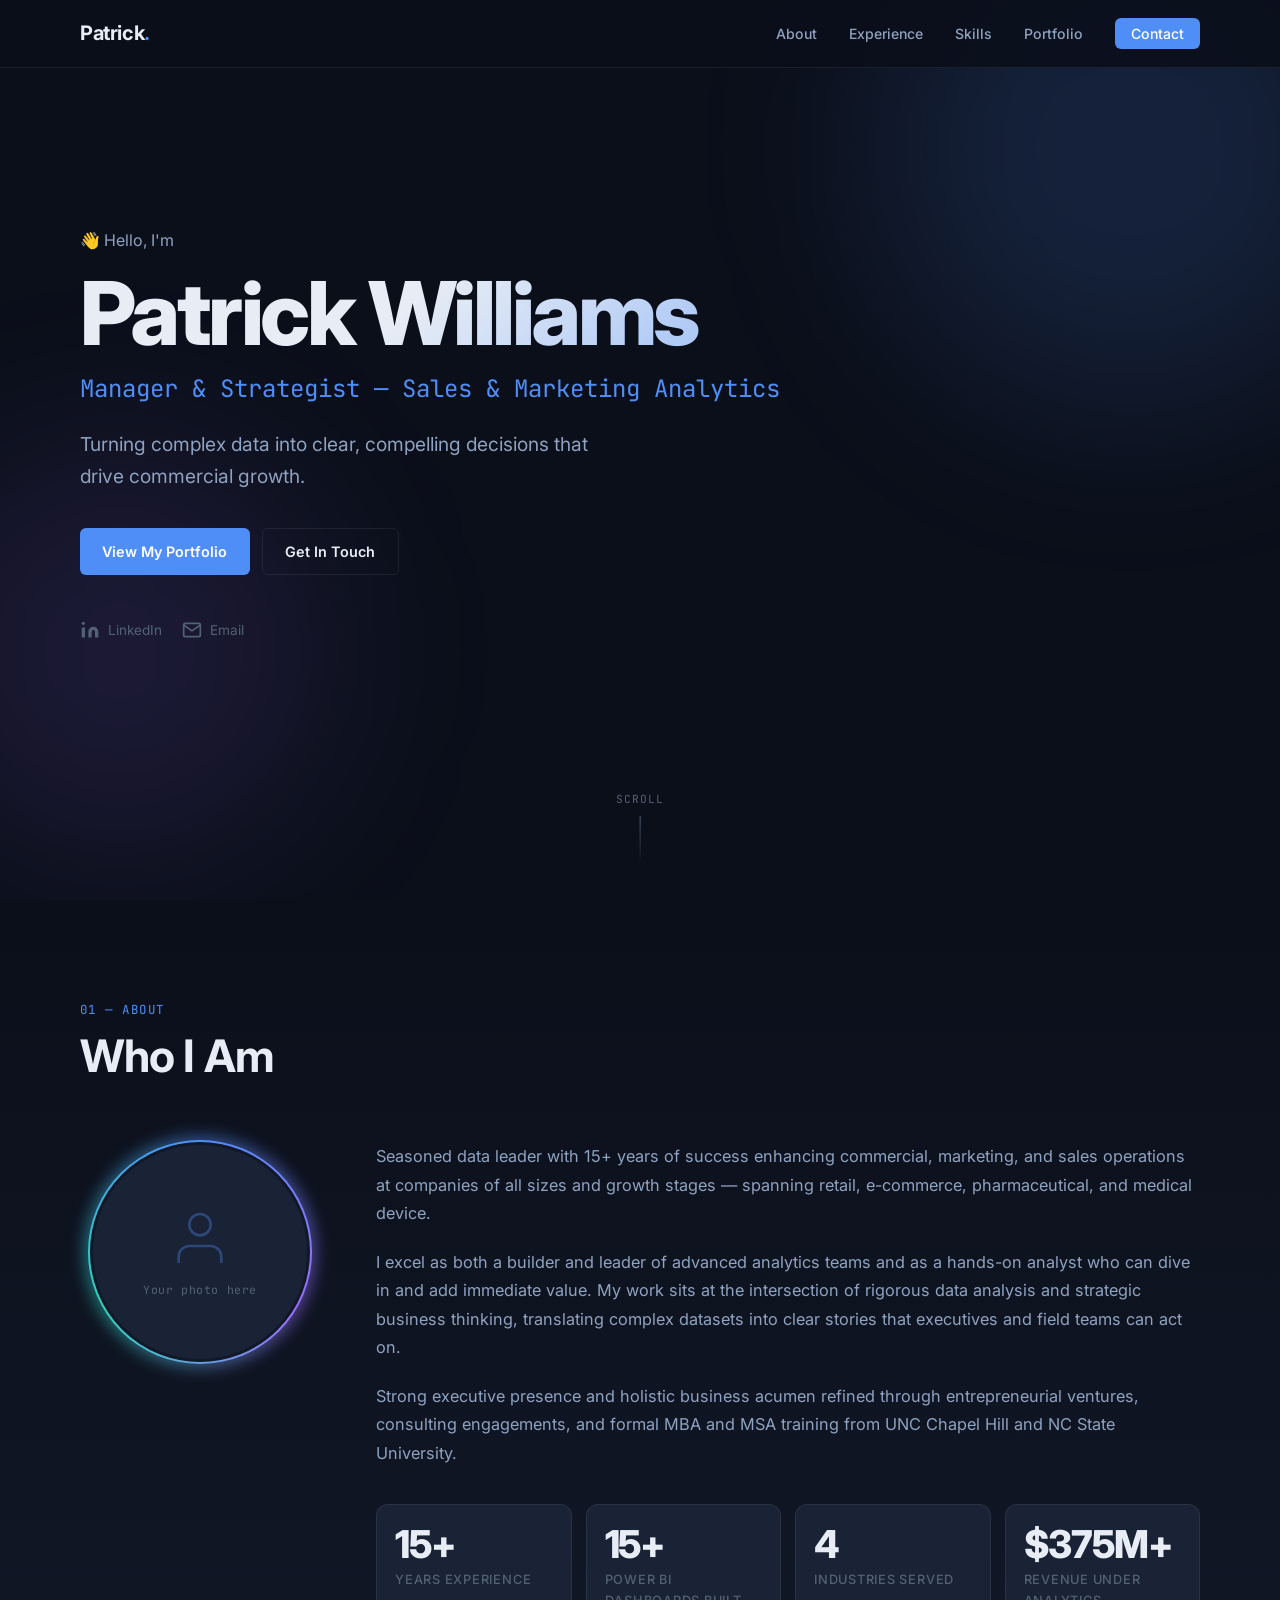
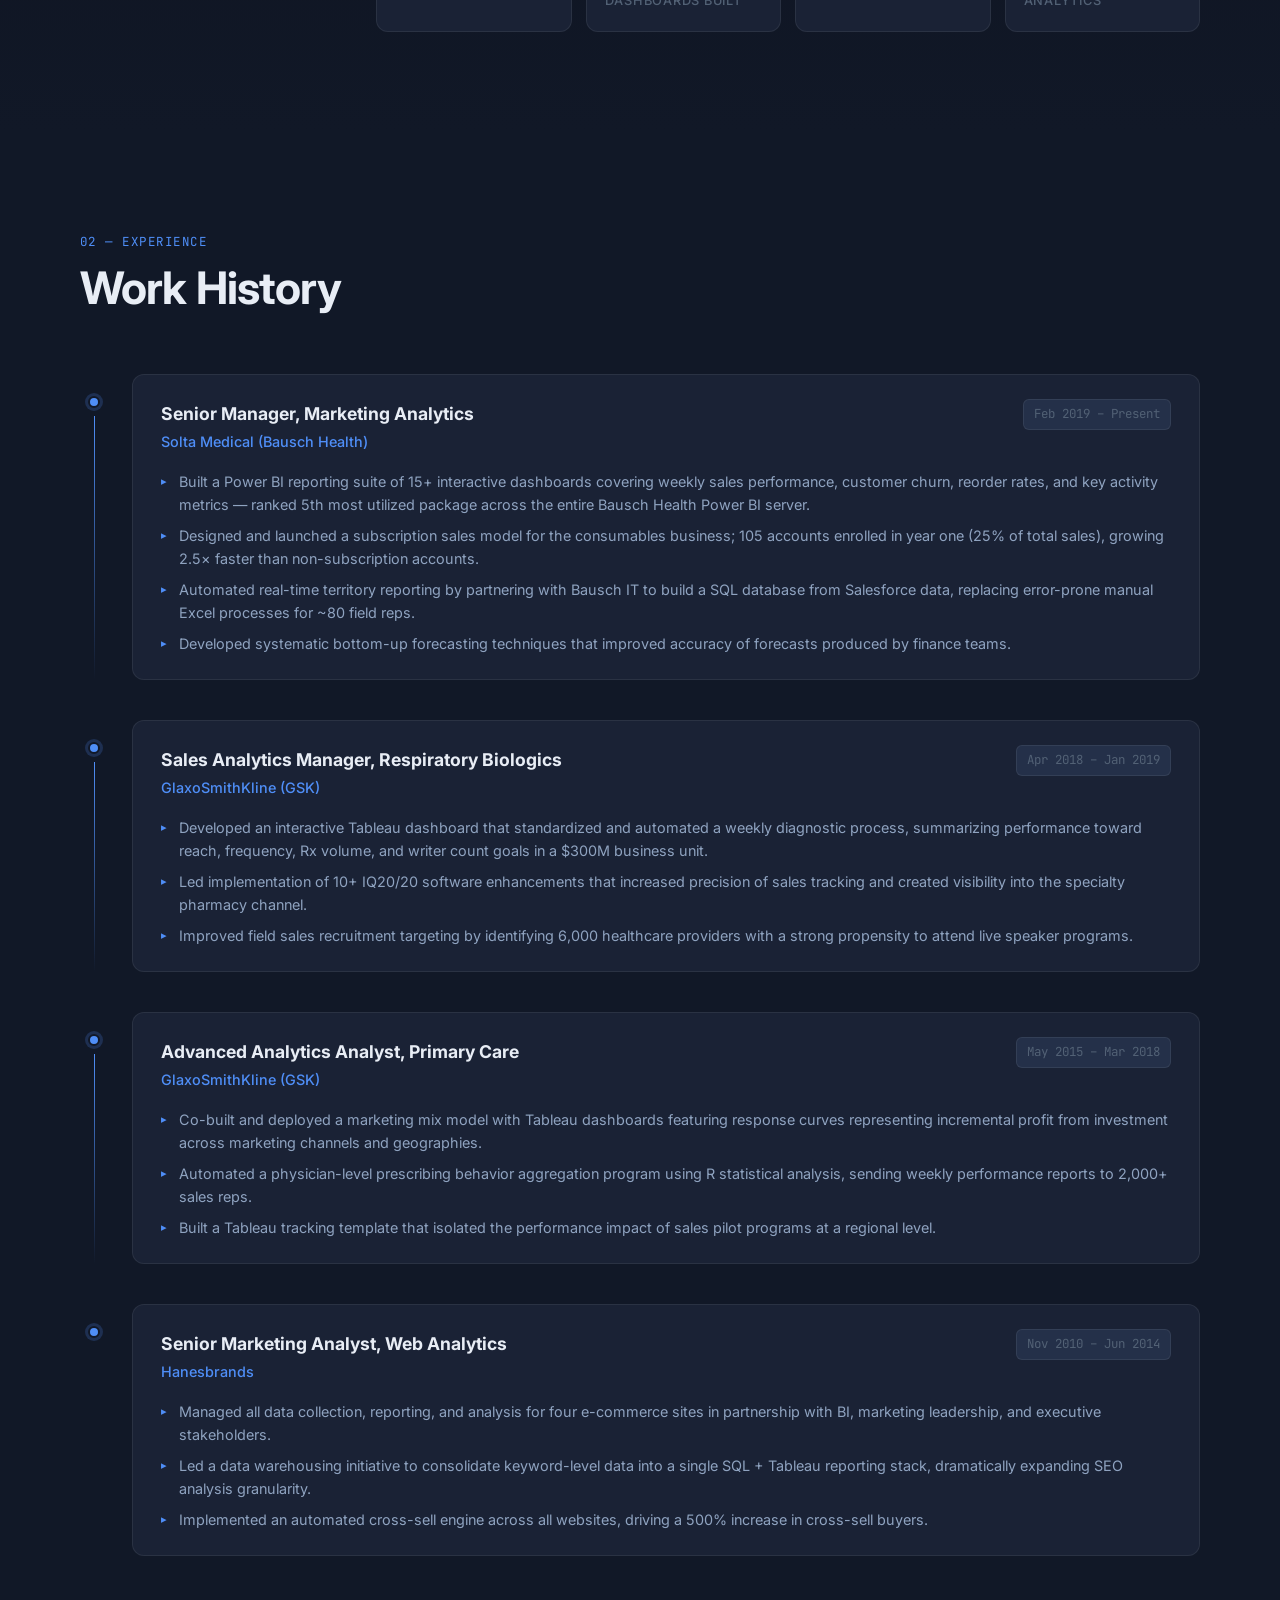
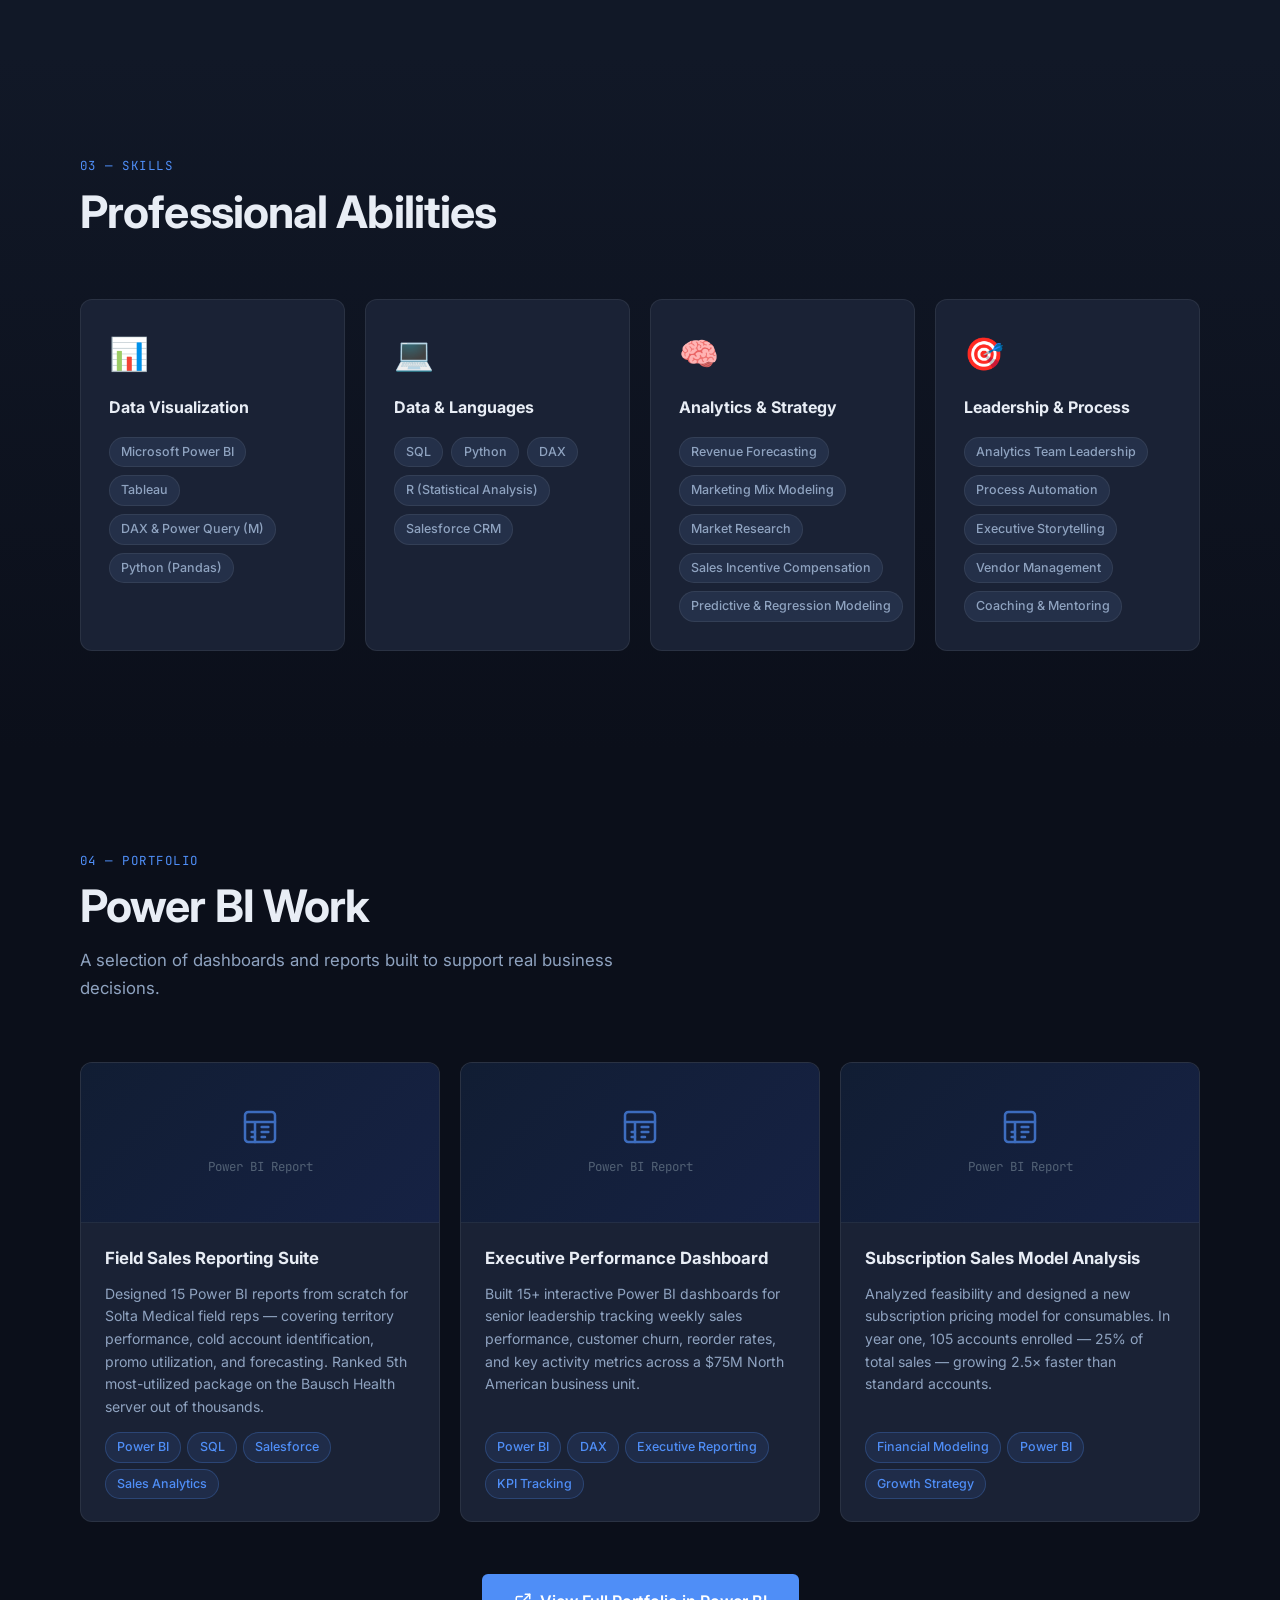
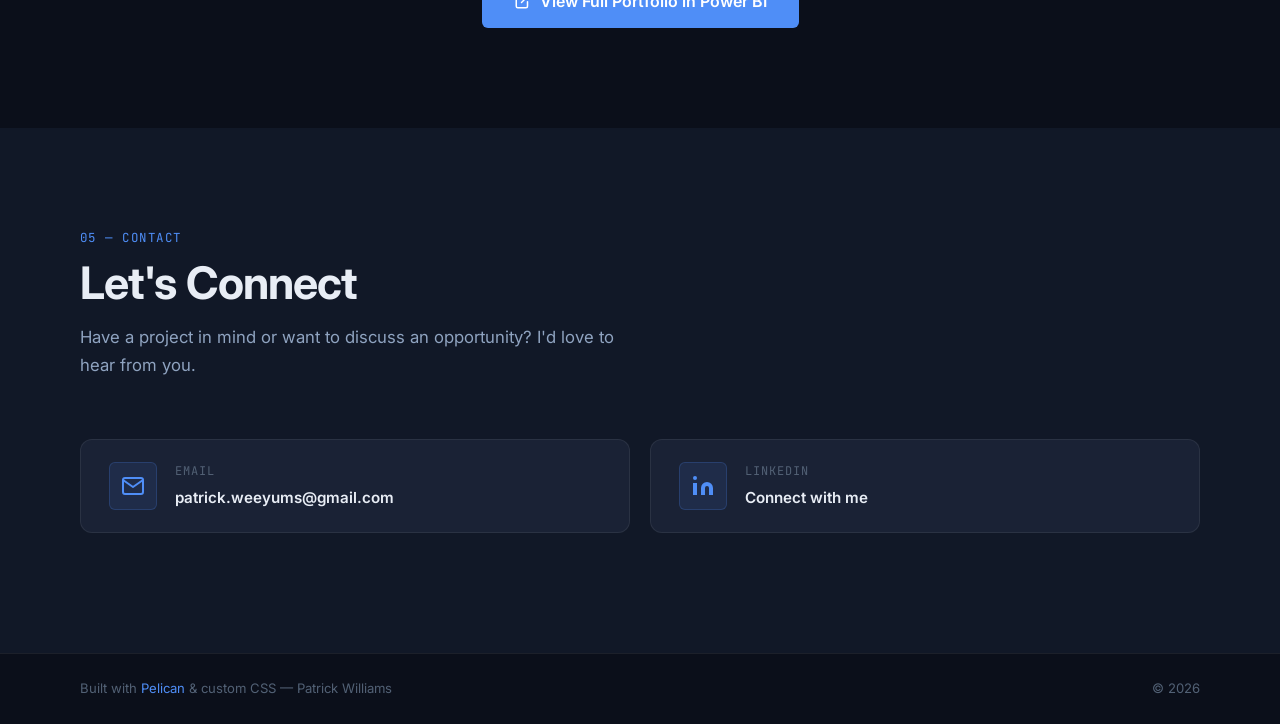
==== index.html @ 7ccf4844 "Update documentation" ====
<!DOCTYPE html>
<html lang="en">
<head>
  <meta charset="UTF-8" />
  <meta name="viewport" content="width=device-width, initial-scale=1.0" />
  <title>Patrick Williams | Analytics & BI Leader</title>
  <link rel="preconnect" href="https://fonts.googleapis.com" />
  <link rel="preconnect" href="https://fonts.gstatic.com" crossorigin />
  <link href="https://fonts.googleapis.com/css2?family=Inter:wght@300;400;500;600;700&family=JetBrains+Mono:wght@400;500&display=swap" rel="stylesheet" />
  <link rel="stylesheet" href="theme/css/style.css" />
</head>
<body>

  <!-- ── NAV ── -->
  <nav class="nav" id="nav">
    <div class="nav__inner">
      <a href="#hero" class="nav__logo">Patrick<span class="accent">.</span></a>
      <ul class="nav__links">
        <li><a href="#about">About</a></li>
        <li><a href="#experience">Experience</a></li>
        <li><a href="#skills">Skills</a></li>
        <li><a href="#portfolio">Portfolio</a></li>
        <li><a href="#contact" class="nav__cta">Contact</a></li>
      </ul>
      <button class="nav__hamburger" id="hamburger" aria-label="Toggle menu">
        <span></span><span></span><span></span>
      </button>
    </div>
  </nav>

  <main>

    <!-- ── SECTION 1: HERO ── -->
    <section class="section hero" id="hero">
      <div class="hero__bg-grid" aria-hidden="true"></div>
      <div class="hero__glow hero__glow--blue" aria-hidden="true"></div>
      <div class="hero__glow hero__glow--purple" aria-hidden="true"></div>
      <div class="container hero__content">
        <p class="hero__eyebrow">👋 Hello, I'm</p>
        <h1 class="hero__name">Patrick Williams</h1>
        <h2 class="hero__title">Manager & Strategist — Sales & Marketing Analytics</h2>
        <p class="hero__tagline">Turning complex data into clear, compelling decisions that drive commercial growth.</p>
        <div class="hero__actions">
          <a href="#portfolio" class="btn btn--primary">View My Portfolio</a>
          <a href="#contact" class="btn btn--ghost">Get In Touch</a>
        </div>
        <div class="hero__social">
          <a href="https://www.linkedin.com/in/patrick-weeyums" target="_blank" rel="noopener" aria-label="LinkedIn">
            <svg xmlns="http://www.w3.org/2000/svg" width="20" height="20" viewBox="0 0 24 24" fill="currentColor"><path d="M16 8a6 6 0 0 1 6 6v7h-4v-7a2 2 0 0 0-2-2 2 2 0 0 0-2 2v7h-4v-7a6 6 0 0 1 6-6z"/><rect x="2" y="9" width="4" height="12"/><circle cx="4" cy="4" r="2"/></svg>
            LinkedIn
          </a>
          <a href="mailto:patrick.weeyums@gmail.com" aria-label="Email">
            <svg xmlns="http://www.w3.org/2000/svg" width="20" height="20" viewBox="0 0 24 24" fill="none" stroke="currentColor" stroke-width="2" stroke-linecap="round" stroke-linejoin="round"><path d="M4 4h16c1.1 0 2 .9 2 2v12c0 1.1-.9 2-2 2H4c-1.1 0-2-.9-2-2V6c0-1.1.9-2 2-2z"/><polyline points="22,6 12,13 2,6"/></svg>
            Email
          </a>
        </div>
      </div>
      <div class="hero__scroll-hint" aria-hidden="true">
        <span>Scroll</span>
        <div class="hero__scroll-line"></div>
      </div>
    </section>

    <!-- ── SECTION 2: ABOUT ── -->
    <section class="section about" id="about">
      <div class="container">
        <div class="section-header">
          <p class="section-label">01 &mdash; About</p>
          <h2 class="section-title">Who I Am</h2>
        </div>
        <div class="about__grid">

          <!-- HEADSHOT — replace placeholder with your image when ready -->
          <div class="about__photo-col">
            <div class="about__photo-wrap">
              <div class="about__photo-placeholder">
                <svg xmlns="http://www.w3.org/2000/svg" width="64" height="64" viewBox="0 0 24 24" fill="none" stroke="currentColor" stroke-width="1" stroke-linecap="round" stroke-linejoin="round">
                  <path d="M20 21v-2a4 4 0 0 0-4-4H8a4 4 0 0 0-4 4v2"/>
                  <circle cx="12" cy="7" r="4"/>
                </svg>
                <span>Your photo here</span>
              </div>
            </div>
          </div>

          <!-- BIO + STATS -->
          <div class="about__content">
            <div class="about__text">
              <p>Seasoned data leader with 15+ years of success enhancing commercial, marketing, and sales operations at companies of all sizes and growth stages — spanning retail, e-commerce, pharmaceutical, and medical device.</p>
              <p>I excel as both a builder and leader of advanced analytics teams and as a hands-on analyst who can dive in and add immediate value. My work sits at the intersection of rigorous data analysis and strategic business thinking, translating complex datasets into clear stories that executives and field teams can act on.</p>
              <p>Strong executive presence and holistic business acumen refined through entrepreneurial ventures, consulting engagements, and formal MBA and MSA training from UNC Chapel Hill and NC State University.</p>
            </div>
            <div class="about__stats">
              <div class="stat-card">
                <span class="stat-card__number">15+</span>
                <span class="stat-card__label">Years Experience</span>
              </div>
              <div class="stat-card">
                <span class="stat-card__number">15+</span>
                <span class="stat-card__label">Power BI Dashboards Built</span>
              </div>
              <div class="stat-card">
                <span class="stat-card__number">4</span>
                <span class="stat-card__label">Industries Served</span>
              </div>
              <div class="stat-card">
                <span class="stat-card__number">$375M+</span>
                <span class="stat-card__label">Revenue Under Analytics</span>
              </div>
            </div>
          </div>

        </div>
      </div>
    </section>

    <!-- ── SECTION 3: EXPERIENCE ── -->
    <section class="section experience" id="experience">
      <div class="container">
        <div class="section-header">
          <p class="section-label">02 &mdash; Experience</p>
          <h2 class="section-title">Work History</h2>
        </div>
        <div class="timeline">
          <div class="timeline__item">
            <div class="timeline__marker">
              <div class="timeline__dot"></div>
<div class="timeline__line"></div>            </div>
            <div class="timeline__card card">
              <div class="timeline__card-header">
                <div>
                  <h3 class="timeline__role">Senior Manager, Marketing Analytics</h3>
                  <p class="timeline__company">Solta Medical (Bausch Health)</p>
                </div>
                <span class="timeline__dates">Feb 2019 – Present</span>
              </div>
              <ul class="timeline__bullets">
                <li>Built a Power BI reporting suite of 15+ interactive dashboards covering weekly sales performance, customer churn, reorder rates, and key activity metrics — ranked 5th most utilized package across the entire Bausch Health Power BI server.</li>
                <li>Designed and launched a subscription sales model for the consumables business; 105 accounts enrolled in year one (25% of total sales), growing 2.5× faster than non-subscription accounts.</li>
                <li>Automated real-time territory reporting by partnering with Bausch IT to build a SQL database from Salesforce data, replacing error-prone manual Excel processes for ~80 field reps.</li>
                <li>Developed systematic bottom-up forecasting techniques that improved accuracy of forecasts produced by finance teams.</li>
              </ul>
            </div>
          </div>
          <div class="timeline__item">
            <div class="timeline__marker">
              <div class="timeline__dot"></div>
<div class="timeline__line"></div>            </div>
            <div class="timeline__card card">
              <div class="timeline__card-header">
                <div>
                  <h3 class="timeline__role">Sales Analytics Manager, Respiratory Biologics</h3>
                  <p class="timeline__company">GlaxoSmithKline (GSK)</p>
                </div>
                <span class="timeline__dates">Apr 2018 – Jan 2019</span>
              </div>
              <ul class="timeline__bullets">
                <li>Developed an interactive Tableau dashboard that standardized and automated a weekly diagnostic process, summarizing performance toward reach, frequency, Rx volume, and writer count goals in a $300M business unit.</li>
                <li>Led implementation of 10+ IQ20/20 software enhancements that increased precision of sales tracking and created visibility into the specialty pharmacy channel.</li>
                <li>Improved field sales recruitment targeting by identifying 6,000 healthcare providers with a strong propensity to attend live speaker programs.</li>
              </ul>
            </div>
          </div>
          <div class="timeline__item">
            <div class="timeline__marker">
              <div class="timeline__dot"></div>
<div class="timeline__line"></div>            </div>
            <div class="timeline__card card">
              <div class="timeline__card-header">
                <div>
                  <h3 class="timeline__role">Advanced Analytics Analyst, Primary Care</h3>
                  <p class="timeline__company">GlaxoSmithKline (GSK)</p>
                </div>
                <span class="timeline__dates">May 2015 – Mar 2018</span>
              </div>
              <ul class="timeline__bullets">
                <li>Co-built and deployed a marketing mix model with Tableau dashboards featuring response curves representing incremental profit from investment across marketing channels and geographies.</li>
                <li>Automated a physician-level prescribing behavior aggregation program using R statistical analysis, sending weekly performance reports to 2,000+ sales reps.</li>
                <li>Built a Tableau tracking template that isolated the performance impact of sales pilot programs at a regional level.</li>
              </ul>
            </div>
          </div>
          <div class="timeline__item">
            <div class="timeline__marker">
              <div class="timeline__dot"></div>
            </div>
            <div class="timeline__card card">
              <div class="timeline__card-header">
                <div>
                  <h3 class="timeline__role">Senior Marketing Analyst, Web Analytics</h3>
                  <p class="timeline__company">Hanesbrands</p>
                </div>
                <span class="timeline__dates">Nov 2010 – Jun 2014</span>
              </div>
              <ul class="timeline__bullets">
                <li>Managed all data collection, reporting, and analysis for four e-commerce sites in partnership with BI, marketing leadership, and executive stakeholders.</li>
                <li>Led a data warehousing initiative to consolidate keyword-level data into a single SQL + Tableau reporting stack, dramatically expanding SEO analysis granularity.</li>
                <li>Implemented an automated cross-sell engine across all websites, driving a 500% increase in cross-sell buyers.</li>
              </ul>
            </div>
          </div>
        </div>
      </div>
    </section>

    <!-- ── SECTION 4: SKILLS ── -->
    <section class="section skills" id="skills">
      <div class="container">
        <div class="section-header">
          <p class="section-label">03 &mdash; Skills</p>
          <h2 class="section-title">Professional Abilities</h2>
        </div>
        <div class="skills__grid">
          <div class="skill-card card">
            <div class="skill-card__icon">📊</div>
            <h3 class="skill-card__category">Data Visualization</h3>
            <ul class="skill-card__items">
              <li><span class="pill">Microsoft Power BI</span></li>
              <li><span class="pill">Tableau</span></li>
              <li><span class="pill">DAX & Power Query (M)</span></li>
              <li><span class="pill">Python (Pandas)</span></li>
            </ul>
          </div>
          <div class="skill-card card">
            <div class="skill-card__icon">💻</div>
            <h3 class="skill-card__category">Data & Languages</h3>
            <ul class="skill-card__items">
              <li><span class="pill">SQL</span></li>
              <li><span class="pill">Python</span></li>
              <li><span class="pill">DAX</span></li>
              <li><span class="pill">R (Statistical Analysis)</span></li>
              <li><span class="pill">Salesforce CRM</span></li>
            </ul>
          </div>
          <div class="skill-card card">
            <div class="skill-card__icon">🧠</div>
            <h3 class="skill-card__category">Analytics & Strategy</h3>
            <ul class="skill-card__items">
              <li><span class="pill">Revenue Forecasting</span></li>
              <li><span class="pill">Marketing Mix Modeling</span></li>
              <li><span class="pill">Market Research</span></li>
              <li><span class="pill">Sales Incentive Compensation</span></li>
              <li><span class="pill">Predictive & Regression Modeling</span></li>
            </ul>
          </div>
          <div class="skill-card card">
            <div class="skill-card__icon">🎯</div>
            <h3 class="skill-card__category">Leadership & Process</h3>
            <ul class="skill-card__items">
              <li><span class="pill">Analytics Team Leadership</span></li>
              <li><span class="pill">Process Automation</span></li>
              <li><span class="pill">Executive Storytelling</span></li>
              <li><span class="pill">Vendor Management</span></li>
              <li><span class="pill">Coaching & Mentoring</span></li>
            </ul>
          </div>
        </div>
      </div>
    </section>

    <!-- ── SECTION 5: POWER BI PORTFOLIO ── -->
    <section class="section portfolio" id="portfolio">
      <div class="container">
        <div class="section-header">
          <p class="section-label">04 &mdash; Portfolio</p>
          <h2 class="section-title">Power BI Work</h2>
          <p class="section-subtitle">A selection of dashboards and reports built to support real business decisions.</p>
        </div>

        <div class="portfolio__grid">
          <div class="portfolio-card card">
            <div class="portfolio-card__preview">
              <div class="portfolio-card__preview-inner">
                <svg xmlns="http://www.w3.org/2000/svg" width="40" height="40" viewBox="0 0 24 24" fill="none" stroke="currentColor" stroke-width="1.5" stroke-linecap="round" stroke-linejoin="round" class="portfolio-card__icon"><rect x="3" y="3" width="18" height="18" rx="2"/><path d="M3 9h18M9 21V9"/><path d="M7 15h2M7 18h2M13 12h4M13 15h4M13 18h2"/></svg>
                <span>Power BI Report</span>
              </div>
            </div>
            <div class="portfolio-card__body">
              <h3 class="portfolio-card__title">Field Sales Reporting Suite</h3>
              <p class="portfolio-card__desc">Designed 15 Power BI reports from scratch for Solta Medical field reps — covering territory performance, cold account identification, promo utilization, and forecasting. Ranked 5th most-utilized package on the Bausch Health server out of thousands.</p>
              <div class="portfolio-card__tags">
                <span class="pill pill--accent">Power BI</span>
                <span class="pill pill--accent">SQL</span>
                <span class="pill pill--accent">Salesforce</span>
                <span class="pill pill--accent">Sales Analytics</span>
              </div>
            </div>
          </div>
          <div class="portfolio-card card">
            <div class="portfolio-card__preview">
              <div class="portfolio-card__preview-inner">
                <svg xmlns="http://www.w3.org/2000/svg" width="40" height="40" viewBox="0 0 24 24" fill="none" stroke="currentColor" stroke-width="1.5" stroke-linecap="round" stroke-linejoin="round" class="portfolio-card__icon"><rect x="3" y="3" width="18" height="18" rx="2"/><path d="M3 9h18M9 21V9"/><path d="M7 15h2M7 18h2M13 12h4M13 15h4M13 18h2"/></svg>
                <span>Power BI Report</span>
              </div>
            </div>
            <div class="portfolio-card__body">
              <h3 class="portfolio-card__title">Executive Performance Dashboard</h3>
              <p class="portfolio-card__desc">Built 15+ interactive Power BI dashboards for senior leadership tracking weekly sales performance, customer churn, reorder rates, and key activity metrics across a $75M North American business unit.</p>
              <div class="portfolio-card__tags">
                <span class="pill pill--accent">Power BI</span>
                <span class="pill pill--accent">DAX</span>
                <span class="pill pill--accent">Executive Reporting</span>
                <span class="pill pill--accent">KPI Tracking</span>
              </div>
            </div>
          </div>
          <div class="portfolio-card card">
            <div class="portfolio-card__preview">
              <div class="portfolio-card__preview-inner">
                <svg xmlns="http://www.w3.org/2000/svg" width="40" height="40" viewBox="0 0 24 24" fill="none" stroke="currentColor" stroke-width="1.5" stroke-linecap="round" stroke-linejoin="round" class="portfolio-card__icon"><rect x="3" y="3" width="18" height="18" rx="2"/><path d="M3 9h18M9 21V9"/><path d="M7 15h2M7 18h2M13 12h4M13 15h4M13 18h2"/></svg>
                <span>Power BI Report</span>
              </div>
            </div>
            <div class="portfolio-card__body">
              <h3 class="portfolio-card__title">Subscription Sales Model Analysis</h3>
              <p class="portfolio-card__desc">Analyzed feasibility and designed a new subscription pricing model for consumables. In year one, 105 accounts enrolled — 25% of total sales — growing 2.5× faster than standard accounts.</p>
              <div class="portfolio-card__tags">
                <span class="pill pill--accent">Financial Modeling</span>
                <span class="pill pill--accent">Power BI</span>
                <span class="pill pill--accent">Growth Strategy</span>
              </div>
            </div>
          </div>
        </div>

        <div class="portfolio__cta">
          <a href="#portfolio" target="_blank" rel="noopener" class="btn btn--primary btn--large">
            <svg xmlns="http://www.w3.org/2000/svg" width="18" height="18" viewBox="0 0 24 24" fill="none" stroke="currentColor" stroke-width="2" stroke-linecap="round" stroke-linejoin="round"><path d="M18 13v6a2 2 0 0 1-2 2H5a2 2 0 0 1-2-2V8a2 2 0 0 1 2-2h6"/><polyline points="15 3 21 3 21 9"/><line x1="10" y1="14" x2="21" y2="3"/></svg>
            View Full Portfolio in Power BI
          </a>
        </div>
      </div>
    </section>

    <!-- ── SECTION 5: CONTACT ── -->
    <section class="section contact" id="contact">
      <div class="container">
        <div class="section-header">
          <p class="section-label">05 &mdash; Contact</p>
          <h2 class="section-title">Let's Connect</h2>
          <p class="section-subtitle">Have a project in mind or want to discuss an opportunity? I'd love to hear from you.</p>
        </div>
        <div class="contact__links">
          <a href="mailto:patrick.weeyums@gmail.com" class="contact-link card">
            <div class="contact-link__icon">
              <svg xmlns="http://www.w3.org/2000/svg" width="24" height="24" viewBox="0 0 24 24" fill="none" stroke="currentColor" stroke-width="2" stroke-linecap="round" stroke-linejoin="round"><path d="M4 4h16c1.1 0 2 .9 2 2v12c0 1.1-.9 2-2 2H4c-1.1 0-2-.9-2-2V6c0-1.1.9-2 2-2z"/><polyline points="22,6 12,13 2,6"/></svg>
            </div>
            <div>
              <p class="contact-link__label">Email</p>
              <p class="contact-link__value">patrick.weeyums@gmail.com</p>
            </div>
          </a>
          <a href="https://www.linkedin.com/in/patrick-weeyums" target="_blank" rel="noopener" class="contact-link card">
            <div class="contact-link__icon">
              <svg xmlns="http://www.w3.org/2000/svg" width="24" height="24" viewBox="0 0 24 24" fill="currentColor"><path d="M16 8a6 6 0 0 1 6 6v7h-4v-7a2 2 0 0 0-2-2 2 2 0 0 0-2 2v7h-4v-7a6 6 0 0 1 6-6z"/><rect x="2" y="9" width="4" height="12"/><circle cx="4" cy="4" r="2"/></svg>
            </div>
            <div>
              <p class="contact-link__label">LinkedIn</p>
              <p class="contact-link__value">Connect with me</p>
            </div>
          </a>
        </div>
      </div>
    </section>

  </main>

  <!-- ── FOOTER ── -->
  <footer class="footer">
    <div class="container footer__inner">
      <p>Built with <a href="https://getpelican.com" target="_blank" rel="noopener">Pelican</a> &amp; custom CSS &mdash; Patrick Williams</p>
      <p class="footer__year">© 2026</p>
    </div>
  </footer>

  <script src="theme/js/main.js"></script>
</body>
</html>
---- theme/css/style.css ----
/* ══════════════════════════════════════════
   DARK PORTFOLIO — STYLE SHEET
   ══════════════════════════════════════════ */

/* ── TOKENS ── */
:root {
  --bg-base:        #0b0f1a;
  --bg-surface:     #111827;
  --bg-card:        #1a2235;
  --bg-card-hover:  #1f2a42;
  --bg-pill:        #243049;

  --text-primary:   #e8edf5;
  --text-secondary: #8fa3c0;
  --text-muted:     #526175;

  --accent-blue:    #4f8ef7;
  --accent-purple:  #9b6dff;
  --accent-teal:    #2dd4bf;

  --border:         rgba(255, 255, 255, 0.07);
  --border-hover:   rgba(79, 142, 247, 0.3);

  --glow-blue:      rgba(79, 142, 247, 0.15);
  --glow-purple:    rgba(155, 109, 255, 0.12);

  --radius-sm:      6px;
  --radius-md:      12px;
  --radius-lg:      18px;

  --nav-h:          68px;
  --transition:     0.2s ease;
  --transition-md:  0.35s cubic-bezier(0.4, 0, 0.2, 1);

  --font-sans:      'Inter', system-ui, -apple-system, sans-serif;
  --font-mono:      'JetBrains Mono', 'Fira Code', monospace;
}

/* ── RESET ── */
*, *::before, *::after { box-sizing: border-box; margin: 0; padding: 0; }

html {
  scroll-behavior: smooth;
  scroll-padding-top: var(--nav-h);
}

body {
  font-family: var(--font-sans);
  background-color: var(--bg-base);
  color: var(--text-primary);
  line-height: 1.65;
  font-size: 16px;
  -webkit-font-smoothing: antialiased;
  overflow-x: hidden;
}

a { color: inherit; text-decoration: none; }
ul { list-style: none; }
img { display: block; max-width: 100%; }

/* ── CONTAINER ── */
.container {
  width: min(1120px, 100% - 3rem);
  margin-inline: auto;
}

/* ── SECTION BASE ── */
.section {
  padding-block: 100px;
}

.section-header {
  margin-bottom: 60px;
}

.section-label {
  font-family: var(--font-mono);
  font-size: 0.78rem;
  color: var(--accent-blue);
  letter-spacing: 0.12em;
  text-transform: uppercase;
  margin-bottom: 10px;
}

.section-title {
  font-size: clamp(2rem, 4vw, 2.8rem);
  font-weight: 700;
  color: var(--text-primary);
  line-height: 1.15;
  letter-spacing: -0.02em;
}

.section-subtitle {
  margin-top: 14px;
  font-size: 1.05rem;
  color: var(--text-secondary);
  max-width: 560px;
}

/* ── ACCENT COLOR ── */
.accent { color: var(--accent-blue); }

/* ── CARD BASE ── */
.card {
  background: var(--bg-card);
  border: 1px solid var(--border);
  border-radius: var(--radius-md);
  transition: border-color var(--transition), background var(--transition), transform var(--transition-md), box-shadow var(--transition-md);
}

.card:hover {
  border-color: var(--border-hover);
  background: var(--bg-card-hover);
  transform: translateY(-2px);
  box-shadow: 0 12px 40px rgba(0, 0, 0, 0.4), 0 0 0 1px var(--border-hover);
}

/* ── BUTTONS ── */
.btn {
  display: inline-flex;
  align-items: center;
  gap: 8px;
  padding: 0.65rem 1.4rem;
  border-radius: var(--radius-sm);
  font-weight: 600;
  font-size: 0.9rem;
  cursor: pointer;
  border: none;
  transition: all var(--transition);
  white-space: nowrap;
}

.btn--primary {
  background: var(--accent-blue);
  color: #fff;
  box-shadow: 0 0 0 0 rgba(79, 142, 247, 0.4);
}

.btn--primary:hover {
  background: #6ba3f9;
  box-shadow: 0 0 20px rgba(79, 142, 247, 0.35);
  transform: translateY(-1px);
}

.btn--ghost {
  background: transparent;
  color: var(--text-primary);
  border: 1px solid var(--border);
}

.btn--ghost:hover {
  border-color: var(--accent-blue);
  color: var(--accent-blue);
  background: rgba(79, 142, 247, 0.06);
}

.btn--large {
  padding: 0.85rem 2rem;
  font-size: 1rem;
}

/* ── PILL TAGS ── */
.pill {
  display: inline-block;
  padding: 0.25rem 0.7rem;
  background: var(--bg-pill);
  border: 1px solid var(--border);
  border-radius: 99px;
  font-size: 0.78rem;
  font-weight: 500;
  color: var(--text-secondary);
  white-space: nowrap;
}

.pill--accent {
  background: rgba(79, 142, 247, 0.1);
  border-color: rgba(79, 142, 247, 0.25);
  color: var(--accent-blue);
}

/* ══════════════════════════════════════════
   NAV
   ══════════════════════════════════════════ */
.nav {
  position: fixed;
  top: 0;
  left: 0;
  right: 0;
  z-index: 100;
  height: var(--nav-h);
  background: rgba(11, 15, 26, 0.85);
  backdrop-filter: blur(16px);
  -webkit-backdrop-filter: blur(16px);
  border-bottom: 1px solid var(--border);
  transition: box-shadow var(--transition);
}

.nav.scrolled {
  box-shadow: 0 4px 30px rgba(0, 0, 0, 0.4);
}

.nav__inner {
  display: flex;
  align-items: center;
  justify-content: space-between;
  height: 100%;
  width: min(1120px, 100% - 3rem);
  margin-inline: auto;
}

.nav__logo {
  font-size: 1.25rem;
  font-weight: 700;
  letter-spacing: -0.02em;
  color: var(--text-primary);
  transition: color var(--transition);
}

.nav__logo:hover { color: var(--accent-blue); }

.nav__links {
  display: flex;
  align-items: center;
  gap: 2rem;
}

.nav__links a {
  font-size: 0.88rem;
  font-weight: 500;
  color: var(--text-secondary);
  transition: color var(--transition);
  position: relative;
}

.nav__links a::after {
  content: '';
  position: absolute;
  bottom: -3px;
  left: 0;
  width: 0;
  height: 1.5px;
  background: var(--accent-blue);
  transition: width var(--transition);
}

.nav__links a:hover,
.nav__links a.active {
  color: var(--text-primary);
}

.nav__links a:hover::after,
.nav__links a.active::after {
  width: 100%;
}

.nav__cta {
  padding: 0.45rem 1rem !important;
  background: var(--accent-blue) !important;
  color: #fff !important;
  border-radius: var(--radius-sm) !important;
}

.nav__cta:hover { background: #6ba3f9 !important; }
.nav__cta::after { display: none !important; }

.nav__hamburger {
  display: none;
  flex-direction: column;
  gap: 5px;
  background: none;
  border: none;
  cursor: pointer;
  padding: 4px;
}

.nav__hamburger span {
  display: block;
  width: 22px;
  height: 2px;
  background: var(--text-primary);
  border-radius: 2px;
  transition: transform var(--transition), opacity var(--transition);
}

/* ══════════════════════════════════════════
   HERO
   ══════════════════════════════════════════ */
.hero {
  min-height: 100vh;
  display: flex;
  align-items: center;
  position: relative;
  overflow: hidden;
  padding-top: var(--nav-h);
}

/* Subtle dot grid */
.hero__bg-grid {
  position: absolute;
  inset: 0;
  background-image:
    radial-gradient(circle, rgba(255,255,255,0.045) 1px, transparent 1px);
  background-size: 32px 32px;
  mask-image: radial-gradient(ellipse at center, black 0%, transparent 70%);
}

/* Ambient glow blobs */
.hero__glow {
  position: absolute;
  border-radius: 50%;
  filter: blur(90px);
  pointer-events: none;
}

.hero__glow--blue {
  width: 500px;
  height: 500px;
  background: var(--glow-blue);
  top: -100px;
  right: -100px;
}

.hero__glow--purple {
  width: 400px;
  height: 400px;
  background: var(--glow-purple);
  bottom: 50px;
  left: -80px;
}

.hero__content {
  position: relative;
  z-index: 2;
  padding-block: 80px;
}

.hero__eyebrow {
  font-size: 1rem;
  color: var(--text-secondary);
  margin-bottom: 16px;
  font-weight: 400;
}

.hero__name {
  font-size: clamp(3rem, 8vw, 5.5rem);
  font-weight: 800;
  letter-spacing: -0.04em;
  line-height: 1;
  color: var(--text-primary);
  margin-bottom: 12px;
  background: linear-gradient(135deg, #e8edf5 30%, var(--accent-blue) 100%);
  -webkit-background-clip: text;
  -webkit-text-fill-color: transparent;
  background-clip: text;
}

.hero__title {
  font-size: clamp(1.1rem, 2.5vw, 1.5rem);
  font-weight: 400;
  color: var(--accent-blue);
  font-family: var(--font-mono);
  margin-bottom: 20px;
}

.hero__tagline {
  font-size: clamp(1rem, 1.8vw, 1.2rem);
  color: var(--text-secondary);
  max-width: 520px;
  margin-bottom: 36px;
}

.hero__actions {
  display: flex;
  gap: 12px;
  flex-wrap: wrap;
  margin-bottom: 44px;
}

.hero__social {
  display: flex;
  gap: 20px;
}

.hero__social a {
  display: inline-flex;
  align-items: center;
  gap: 8px;
  font-size: 0.85rem;
  color: var(--text-muted);
  transition: color var(--transition);
}

.hero__social a:hover { color: var(--accent-blue); }

.hero__scroll-hint {
  position: absolute;
  bottom: 36px;
  left: 50%;
  transform: translateX(-50%);
  display: flex;
  flex-direction: column;
  align-items: center;
  gap: 8px;
  color: var(--text-muted);
  font-size: 0.7rem;
  letter-spacing: 0.1em;
  text-transform: uppercase;
  font-family: var(--font-mono);
  animation: fadeInUp 1s ease 0.8s both;
}

.hero__scroll-line {
  width: 1px;
  height: 48px;
  background: linear-gradient(to bottom, var(--text-muted), transparent);
  animation: scrollPulse 2s ease-in-out infinite;
}

@keyframes scrollPulse {
  0%, 100% { opacity: 0.4; transform: scaleY(1); }
  50% { opacity: 1; transform: scaleY(0.7); }
}

@keyframes fadeInUp {
  from { opacity: 0; transform: translateX(-50%) translateY(16px); }
  to { opacity: 1; transform: translateX(-50%) translateY(0); }
}

/* ══════════════════════════════════════════
   ABOUT
   ══════════════════════════════════════════ */
.about {
  background: linear-gradient(180deg, var(--bg-base) 0%, var(--bg-surface) 100%);
}

.about__grid {
  display: grid;
  grid-template-columns: 240px 1fr;
  gap: 56px;
  align-items: start;
}

/* ── PHOTO COLUMN ── */
.about__photo-col {
  display: flex;
  justify-content: center;
}

.about__photo-wrap {
  position: relative;
  width: 220px;
  height: 220px;
  flex-shrink: 0;
}

/* Glow ring behind the photo */
.about__photo-wrap::before {
  content: '';
  position: absolute;
  inset: -6px;
  border-radius: 50%;
  background: conic-gradient(
    var(--accent-blue) 0deg,
    var(--accent-purple) 120deg,
    var(--accent-teal) 240deg,
    var(--accent-blue) 360deg
  );
  opacity: 0.5;
  filter: blur(8px);
  z-index: 0;
  animation: rotatGlow 8s linear infinite;
}

/* Thin border ring */
.about__photo-wrap::after {
  content: '';
  position: absolute;
  inset: -2px;
  border-radius: 50%;
  background: conic-gradient(
    var(--accent-blue),
    var(--accent-purple),
    var(--accent-teal),
    var(--accent-blue)
  );
  z-index: 1;
  animation: rotatGlow 8s linear infinite;
}

@keyframes rotatGlow {
  from { transform: rotate(0deg); }
  to   { transform: rotate(360deg); }
}

/* Real photo */
.about__photo {
  position: relative;
  z-index: 2;
  width: 220px;
  height: 220px;
  border-radius: 50%;
  object-fit: cover;
  object-position: center top;
  border: 3px solid var(--bg-surface);
  display: block;
}

/* Placeholder shown until real photo is added */
.about__photo-placeholder {
  position: relative;
  z-index: 2;
  width: 220px;
  height: 220px;
  border-radius: 50%;
  background: var(--bg-card);
  border: 3px solid var(--bg-surface);
  display: flex;
  flex-direction: column;
  align-items: center;
  justify-content: center;
  gap: 10px;
  color: var(--text-muted);
  font-size: 0.72rem;
  font-family: var(--font-mono);
  letter-spacing: 0.05em;
}

.about__photo-placeholder svg {
  opacity: 0.35;
  color: var(--accent-blue);
}

/* ── BIO + STATS COLUMN ── */
.about__content {
  display: flex;
  flex-direction: column;
  gap: 36px;
}

.about__text p {
  color: var(--text-secondary);
  margin-bottom: 20px;
  font-size: 1.02rem;
  line-height: 1.75;
}

.about__text p:last-child { margin-bottom: 0; }

.about__stats {
  display: grid;
  grid-template-columns: repeat(4, 1fr);
  gap: 14px;
}

.stat-card {
  background: var(--bg-card);
  border: 1px solid var(--border);
  border-radius: var(--radius-md);
  padding: 20px 18px;
  display: flex;
  flex-direction: column;
  gap: 6px;
  transition: border-color var(--transition), transform var(--transition-md);
}

.stat-card:hover {
  border-color: var(--border-hover);
  transform: translateY(-3px);
}

.stat-card__number {
  font-size: 2.4rem;
  font-weight: 800;
  color: var(--text-primary);
  line-height: 1;
  letter-spacing: -0.03em;
}

.stat-card__label {
  font-size: 0.8rem;
  color: var(--text-muted);
  font-weight: 500;
  text-transform: uppercase;
  letter-spacing: 0.06em;
}

/* ══════════════════════════════════════════
   EXPERIENCE (TIMELINE)
   ══════════════════════════════════════════ */
.experience {
  background: var(--bg-surface);
}

.timeline {
  display: flex;
  flex-direction: column;
  gap: 0;
}

.timeline__item {
  display: grid;
  grid-template-columns: 28px 1fr;
  gap: 0 24px;
  padding-bottom: 40px;
}

.timeline__item:last-child { padding-bottom: 0; }

.timeline__marker {
  display: flex;
  flex-direction: column;
  align-items: center;
  padding-top: 22px;
}

.timeline__dot {
  width: 12px;
  height: 12px;
  border-radius: 50%;
  background: var(--accent-blue);
  border: 2px solid var(--bg-surface);
  box-shadow: 0 0 0 3px rgba(79, 142, 247, 0.2);
  flex-shrink: 0;
  position: relative;
  z-index: 1;
}

.timeline__line {
  flex: 1;
  width: 1px;
  background: linear-gradient(to bottom, var(--accent-blue), transparent);
  margin-top: 8px;
  min-height: 40px;
}

.timeline__card {
  padding: 24px 28px;
}

.timeline__card-header {
  display: flex;
  justify-content: space-between;
  align-items: flex-start;
  gap: 16px;
  margin-bottom: 16px;
  flex-wrap: wrap;
}

.timeline__role {
  font-size: 1.1rem;
  font-weight: 700;
  color: var(--text-primary);
  margin-bottom: 2px;
}

.timeline__company {
  font-size: 0.9rem;
  color: var(--accent-blue);
  font-weight: 500;
}

.timeline__dates {
  font-family: var(--font-mono);
  font-size: 0.78rem;
  color: var(--text-muted);
  white-space: nowrap;
  padding: 4px 10px;
  background: var(--bg-pill);
  border-radius: var(--radius-sm);
  border: 1px solid var(--border);
}

.timeline__bullets {
  display: flex;
  flex-direction: column;
  gap: 8px;
}

.timeline__bullets li {
  font-size: 0.9rem;
  color: var(--text-secondary);
  padding-left: 18px;
  position: relative;
  line-height: 1.6;
}

.timeline__bullets li::before {
  content: '▸';
  position: absolute;
  left: 0;
  color: var(--accent-blue);
  font-size: 0.7rem;
  top: 3px;
}

/* ══════════════════════════════════════════
   SKILLS
   ══════════════════════════════════════════ */
.skills {
  background: linear-gradient(180deg, var(--bg-surface) 0%, var(--bg-base) 100%);
}

.skills__grid {
  display: grid;
  grid-template-columns: repeat(auto-fit, minmax(240px, 1fr));
  gap: 20px;
}

.skill-card {
  padding: 28px;
}

.skill-card__icon {
  font-size: 2rem;
  margin-bottom: 14px;
  display: block;
}

.skill-card__category {
  font-size: 1rem;
  font-weight: 700;
  color: var(--text-primary);
  margin-bottom: 16px;
}

.skill-card__items {
  display: flex;
  flex-wrap: wrap;
  gap: 8px;
}

/* ══════════════════════════════════════════
   PORTFOLIO
   ══════════════════════════════════════════ */
.portfolio {
  background: var(--bg-base);
}

.portfolio__grid {
  display: grid;
  grid-template-columns: repeat(auto-fit, minmax(300px, 1fr));
  gap: 20px;
  margin-bottom: 52px;
}

.portfolio-card {
  overflow: hidden;
  display: flex;
  flex-direction: column;
}

.portfolio-card__preview {
  height: 160px;
  background: linear-gradient(135deg, #111d33 0%, #162244 100%);
  border-bottom: 1px solid var(--border);
  display: flex;
  align-items: center;
  justify-content: center;
}

.portfolio-card__preview-inner {
  display: flex;
  flex-direction: column;
  align-items: center;
  gap: 10px;
  color: var(--text-muted);
  font-size: 0.78rem;
  font-family: var(--font-mono);
}

.portfolio-card__icon {
  color: var(--accent-blue);
  opacity: 0.7;
}

.portfolio-card__body {
  padding: 22px 24px;
  flex: 1;
  display: flex;
  flex-direction: column;
  gap: 10px;
}

.portfolio-card__title {
  font-size: 1.05rem;
  font-weight: 700;
  color: var(--text-primary);
}

.portfolio-card__desc {
  font-size: 0.88rem;
  color: var(--text-secondary);
  line-height: 1.6;
  flex: 1;
}

.portfolio-card__tags {
  display: flex;
  flex-wrap: wrap;
  gap: 6px;
  margin-top: 4px;
}

.portfolio__cta {
  text-align: center;
}

/* ══════════════════════════════════════════
   CONTACT
   ══════════════════════════════════════════ */
.contact {
  background: var(--bg-surface);
  padding-bottom: 120px;
}

.contact__links {
  display: flex;
  gap: 20px;
  flex-wrap: wrap;
}

.contact-link {
  display: flex;
  align-items: center;
  gap: 18px;
  padding: 22px 28px;
  flex: 1;
  min-width: 240px;
  cursor: pointer;
  transition: border-color var(--transition), transform var(--transition-md);
}

.contact-link__icon {
  width: 48px;
  height: 48px;
  border-radius: var(--radius-sm);
  background: rgba(79, 142, 247, 0.1);
  border: 1px solid rgba(79, 142, 247, 0.2);
  display: flex;
  align-items: center;
  justify-content: center;
  color: var(--accent-blue);
  flex-shrink: 0;
}

.contact-link__label {
  font-size: 0.75rem;
  text-transform: uppercase;
  letter-spacing: 0.08em;
  color: var(--text-muted);
  font-family: var(--font-mono);
  margin-bottom: 3px;
}

.contact-link__value {
  font-size: 0.95rem;
  font-weight: 600;
  color: var(--text-primary);
}

/* ══════════════════════════════════════════
   FOOTER
   ══════════════════════════════════════════ */
.footer {
  background: var(--bg-base);
  border-top: 1px solid var(--border);
  padding-block: 24px;
}

.footer__inner {
  display: flex;
  justify-content: space-between;
  align-items: center;
  flex-wrap: wrap;
  gap: 8px;
  font-size: 0.82rem;
  color: var(--text-muted);
}

.footer__inner a {
  color: var(--accent-blue);
  transition: color var(--transition);
}

.footer__inner a:hover { color: #fff; }

/* ══════════════════════════════════════════
   SCROLL REVEAL ANIMATIONS
   ══════════════════════════════════════════ */
.reveal {
  opacity: 0;
  transform: translateY(24px);
  transition: opacity 0.6s ease, transform 0.6s ease;
}

.reveal.visible {
  opacity: 1;
  transform: translateY(0);
}

.reveal--delay-1 { transition-delay: 0.1s; }
.reveal--delay-2 { transition-delay: 0.2s; }
.reveal--delay-3 { transition-delay: 0.3s; }

/* ══════════════════════════════════════════
   RESPONSIVE
   ══════════════════════════════════════════ */
@media (max-width: 900px) {
  .about__grid {
    grid-template-columns: 1fr;
    gap: 40px;
  }

  .about__photo-col {
    justify-content: flex-start;
  }

  .about__stats {
    grid-template-columns: repeat(2, 1fr);
  }

  .nav__links {
    display: none;
    position: absolute;
    top: var(--nav-h);
    left: 0;
    right: 0;
    flex-direction: column;
    background: var(--bg-surface);
    border-bottom: 1px solid var(--border);
    padding: 20px;
    gap: 16px;
    align-items: flex-start;
  }

  .nav__links.open { display: flex; }
  .nav__hamburger { display: flex; }
}

@media (max-width: 600px) {
  .section { padding-block: 72px; }

  .about__stats { grid-template-columns: 1fr 1fr; }

  .about__photo-wrap,
  .about__photo,
  .about__photo-placeholder {
    width: 160px;
    height: 160px;
  }

  .hero__scroll-hint { display: none; }

  .timeline__item {
    grid-template-columns: 1fr;
  }
  .timeline__marker { display: none; }

  .contact__links { flex-direction: column; }
}
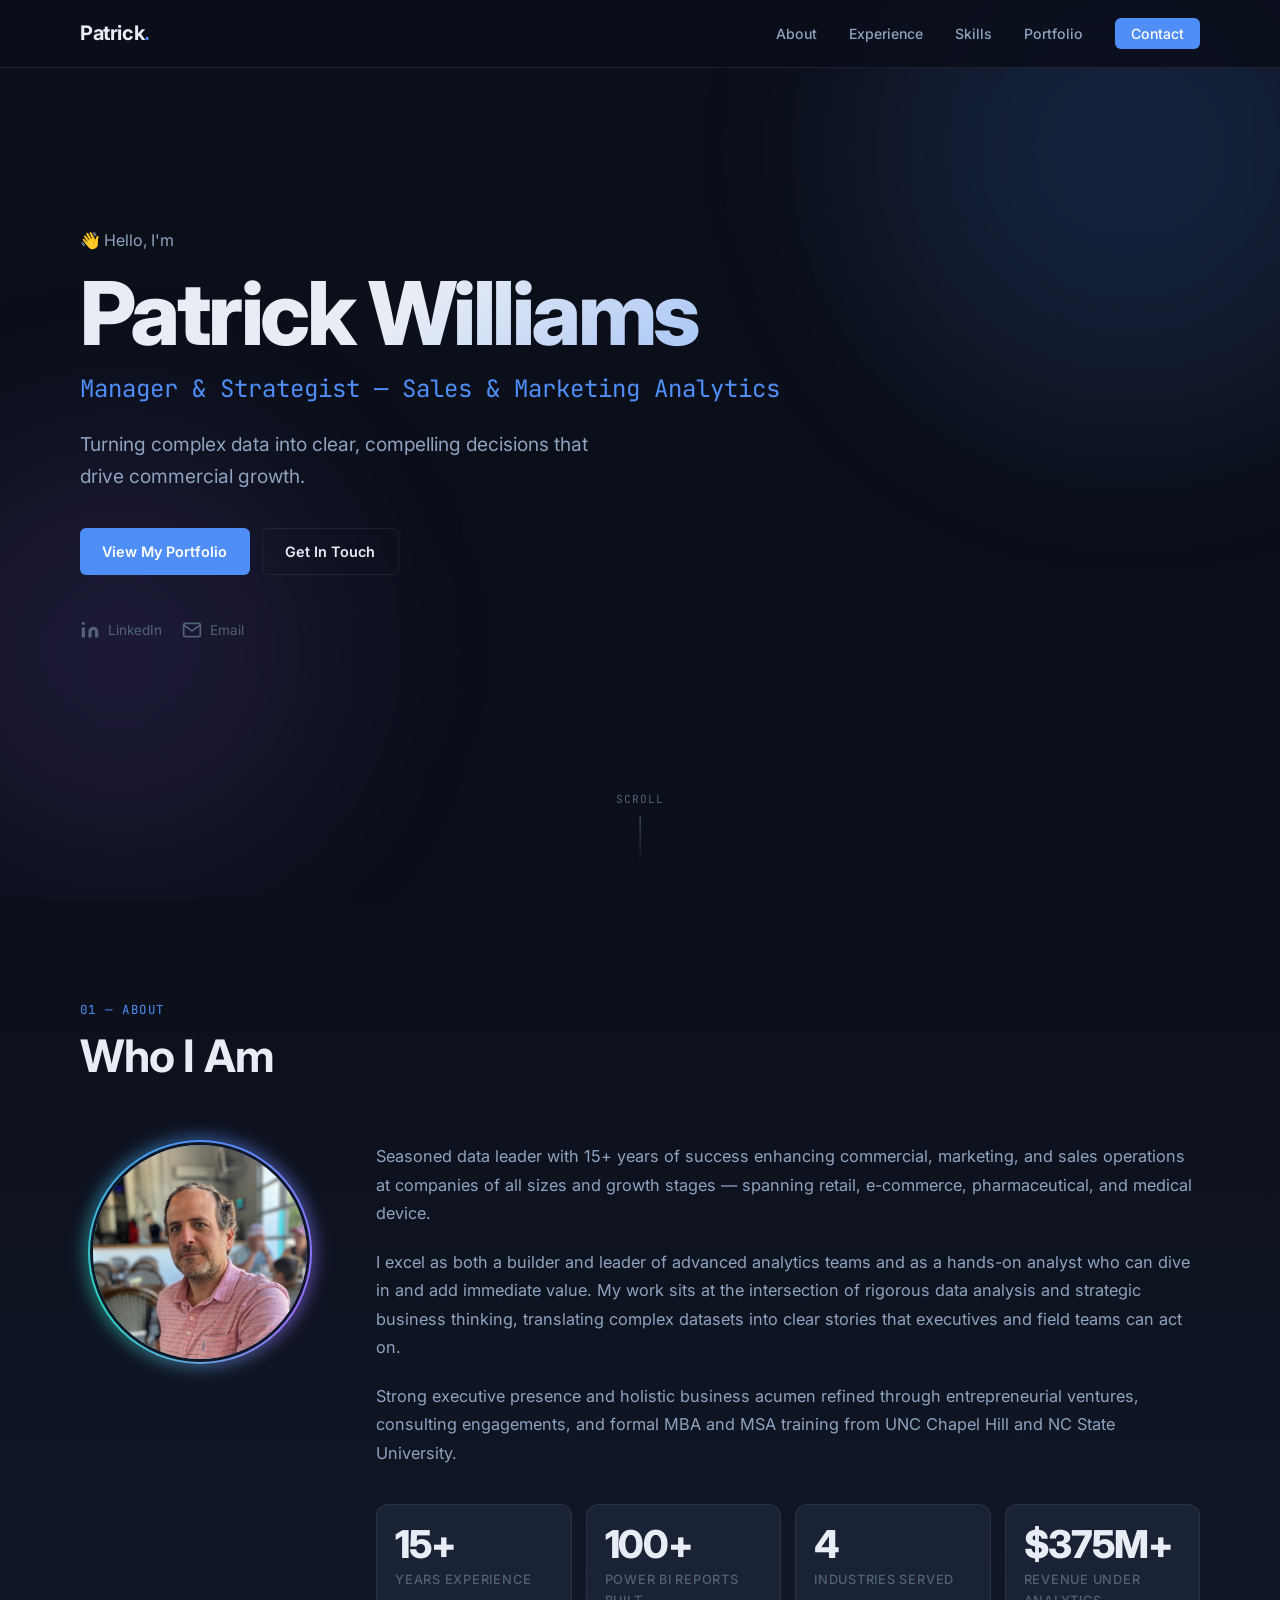
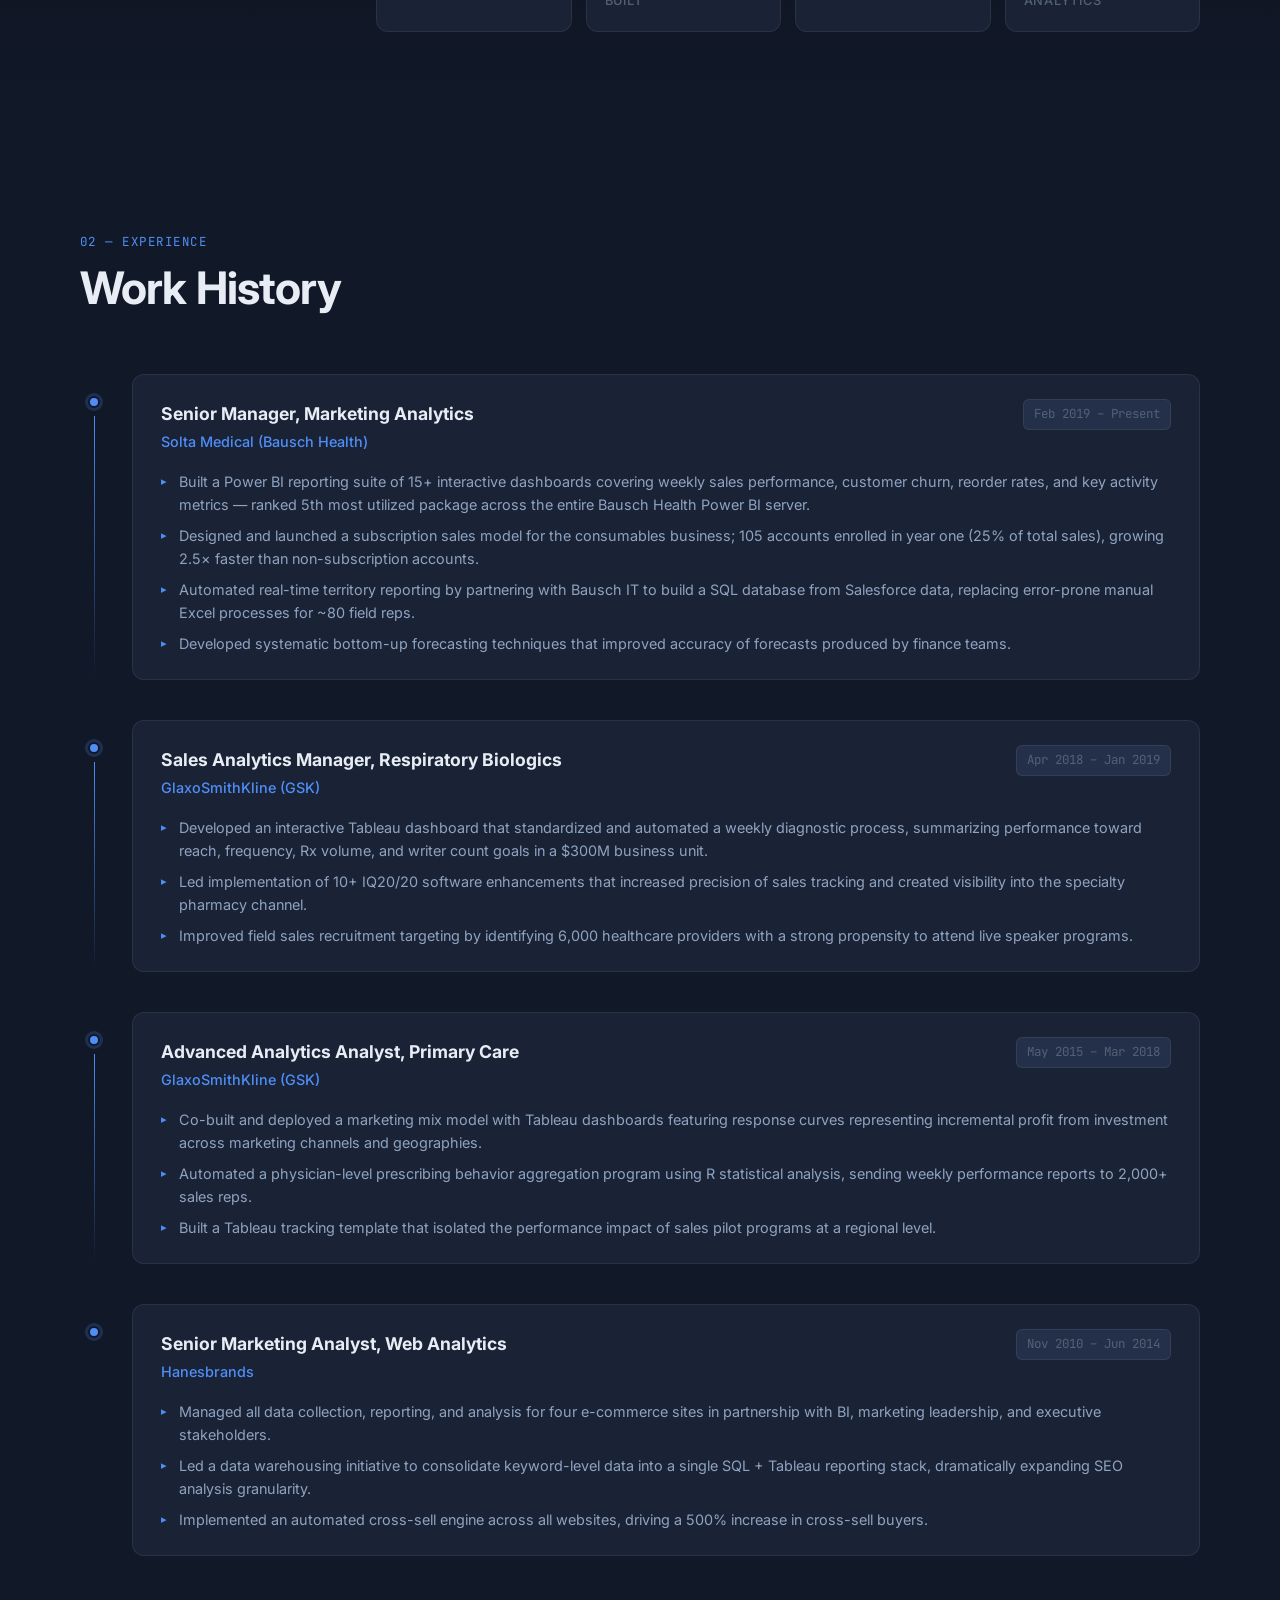
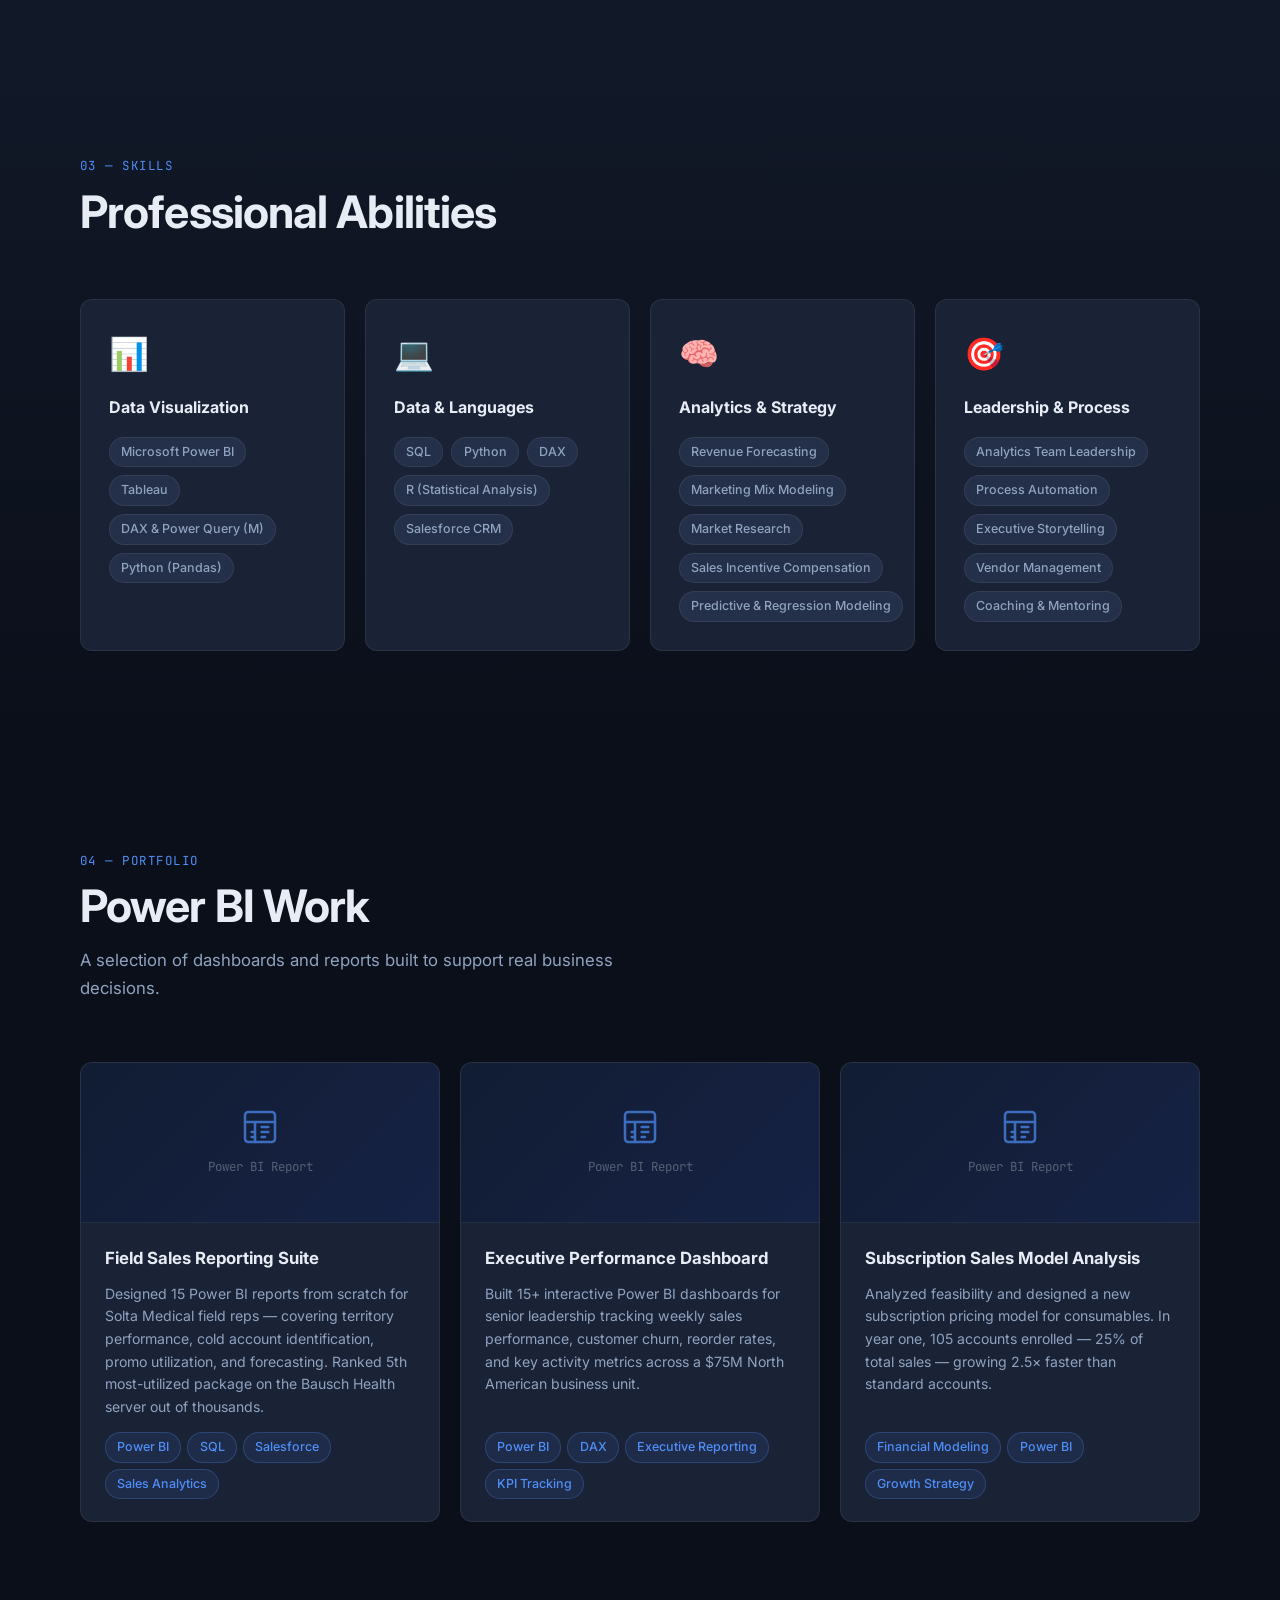
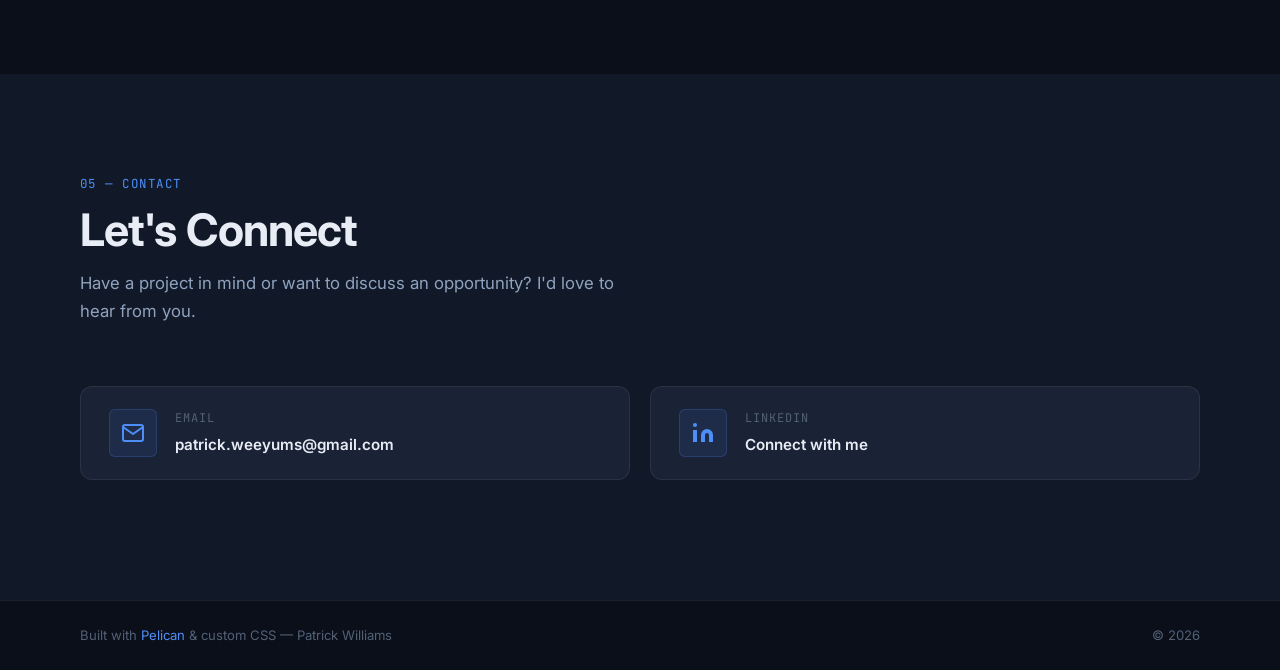
==== commit d778096c: "Update documentation" ====
--- a/index.html
+++ b/index.html
@@ -73,13 +73,7 @@
           <!-- HEADSHOT — replace placeholder with your image when ready -->
           <div class="about__photo-col">
             <div class="about__photo-wrap">
-              <div class="about__photo-placeholder">
-                <svg xmlns="http://www.w3.org/2000/svg" width="64" height="64" viewBox="0 0 24 24" fill="none" stroke="currentColor" stroke-width="1" stroke-linecap="round" stroke-linejoin="round">
-                  <path d="M20 21v-2a4 4 0 0 0-4-4H8a4 4 0 0 0-4 4v2"/>
-                  <circle cx="12" cy="7" r="4"/>
-                </svg>
-                <span>Your photo here</span>
-              </div>
+              <img src="theme/images/headshot.jpg" alt="Patrick Williams" class="about__photo" />
             </div>
           </div>
 
@@ -96,8 +90,8 @@
                 <span class="stat-card__label">Years Experience</span>
               </div>
               <div class="stat-card">
-                <span class="stat-card__number">15+</span>
-                <span class="stat-card__label">Power BI Dashboards Built</span>
+                <span class="stat-card__number">100+</span>
+                <span class="stat-card__label">Power BI Reports Built</span>
               </div>
               <div class="stat-card">
                 <span class="stat-card__number">4</span>
@@ -323,12 +317,6 @@
           </div>
         </div>
 
-        <div class="portfolio__cta">
-          <a href="#portfolio" target="_blank" rel="noopener" class="btn btn--primary btn--large">
-            <svg xmlns="http://www.w3.org/2000/svg" width="18" height="18" viewBox="0 0 24 24" fill="none" stroke="currentColor" stroke-width="2" stroke-linecap="round" stroke-linejoin="round"><path d="M18 13v6a2 2 0 0 1-2 2H5a2 2 0 0 1-2-2V8a2 2 0 0 1 2-2h6"/><polyline points="15 3 21 3 21 9"/><line x1="10" y1="14" x2="21" y2="3"/></svg>
-            View Full Portfolio in Power BI
-          </a>
-        </div>
       </div>
     </section>
 
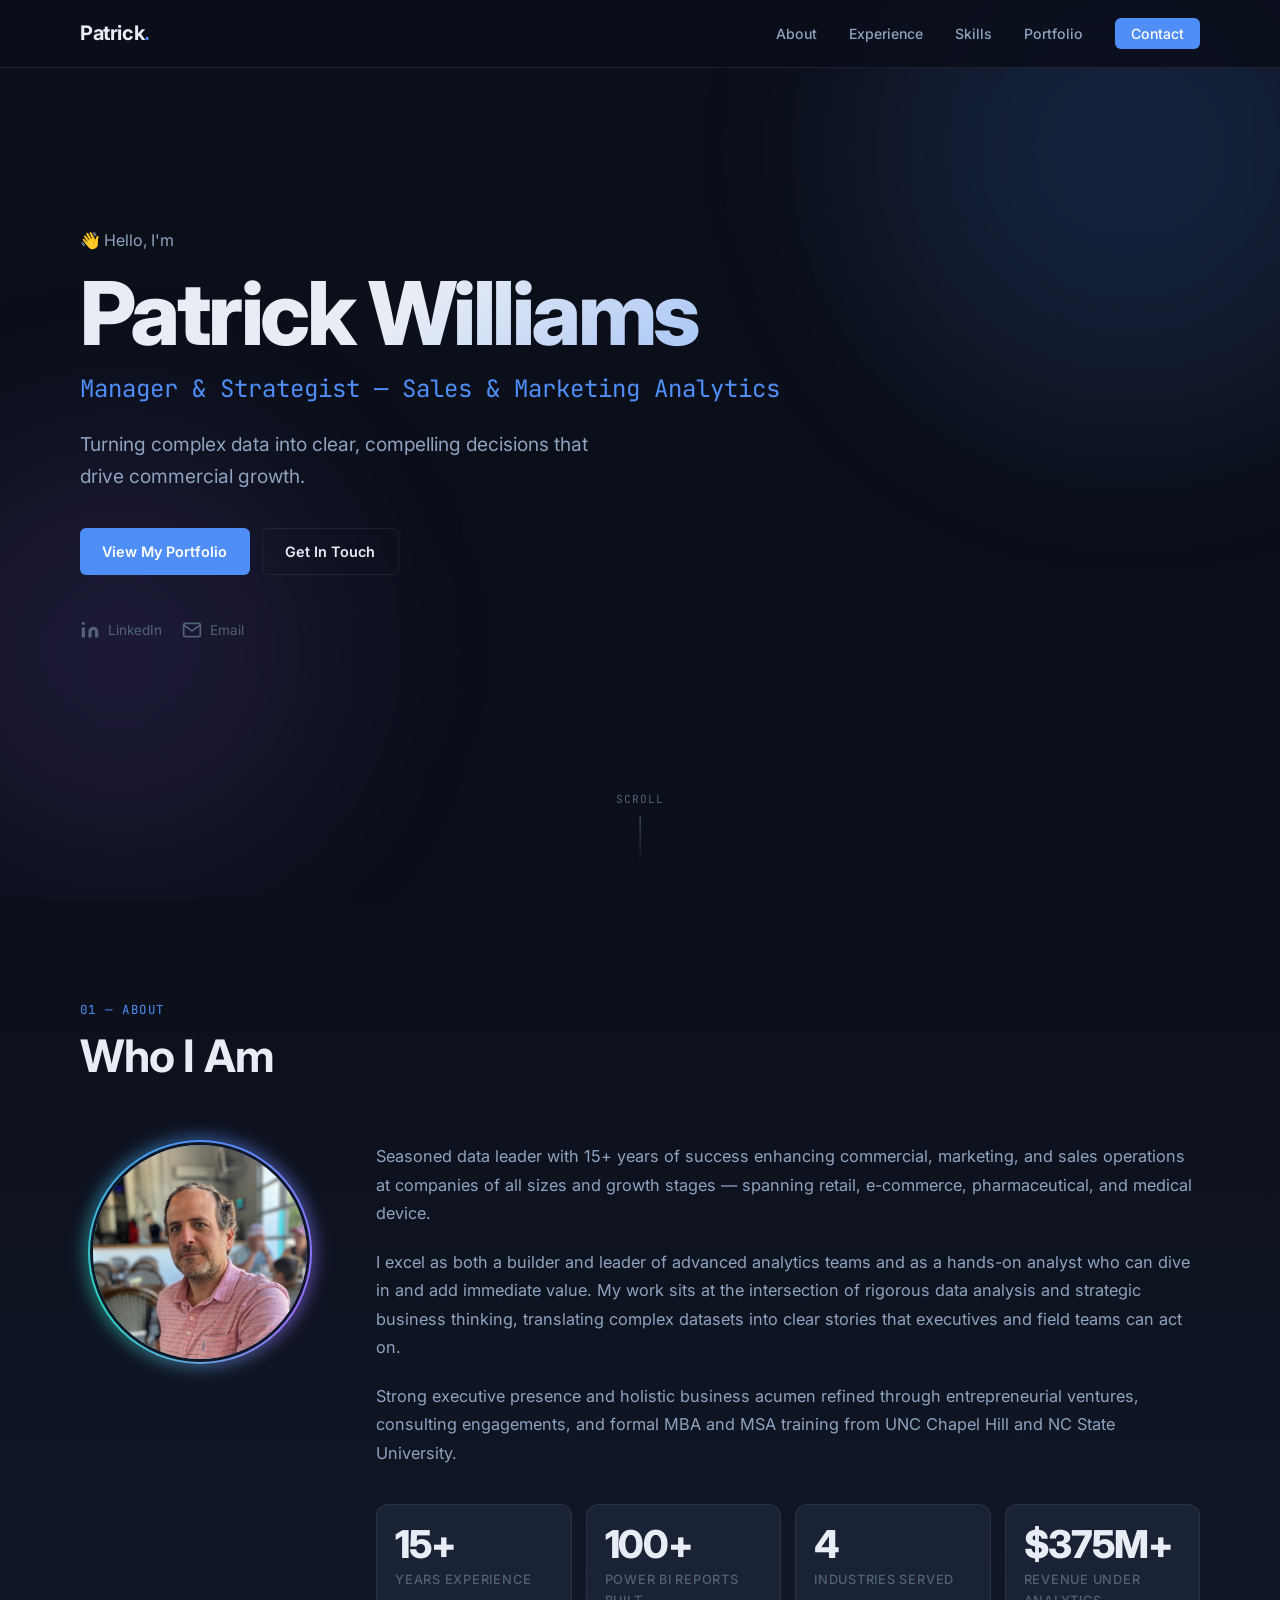
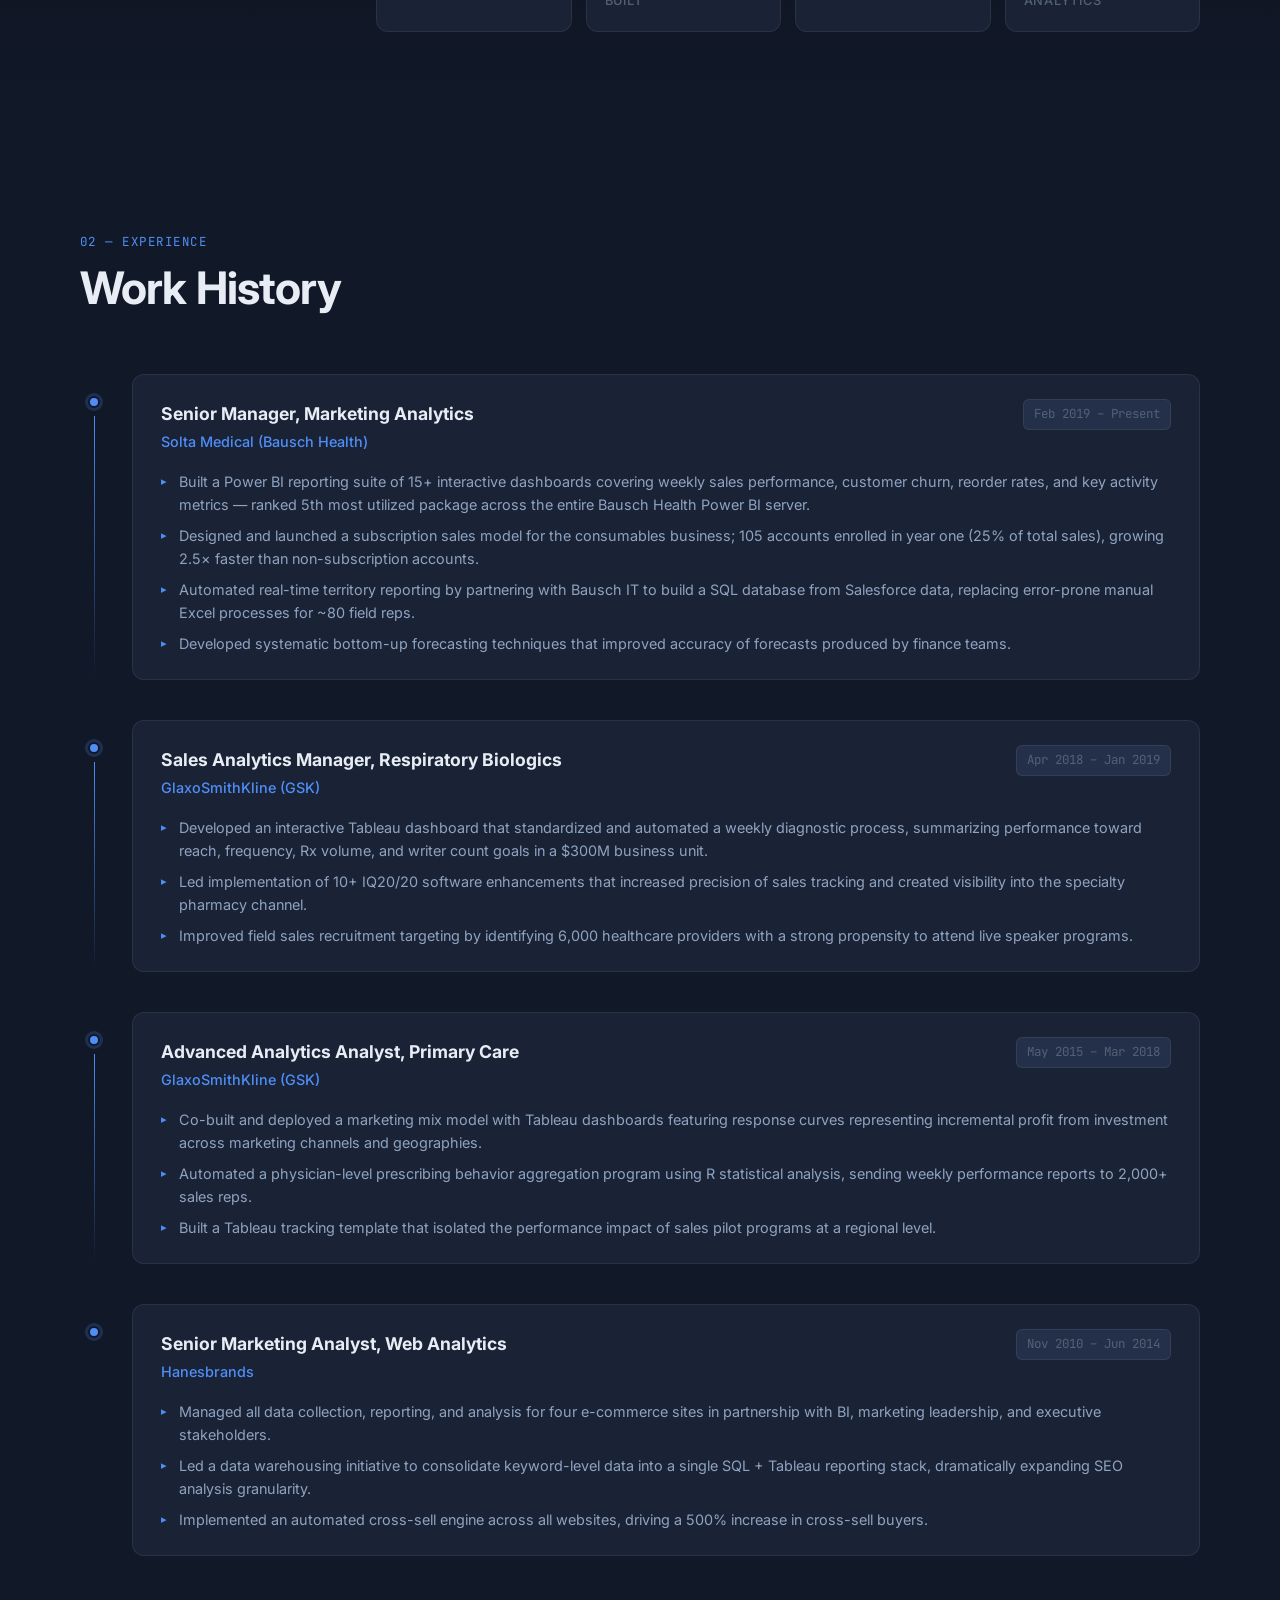
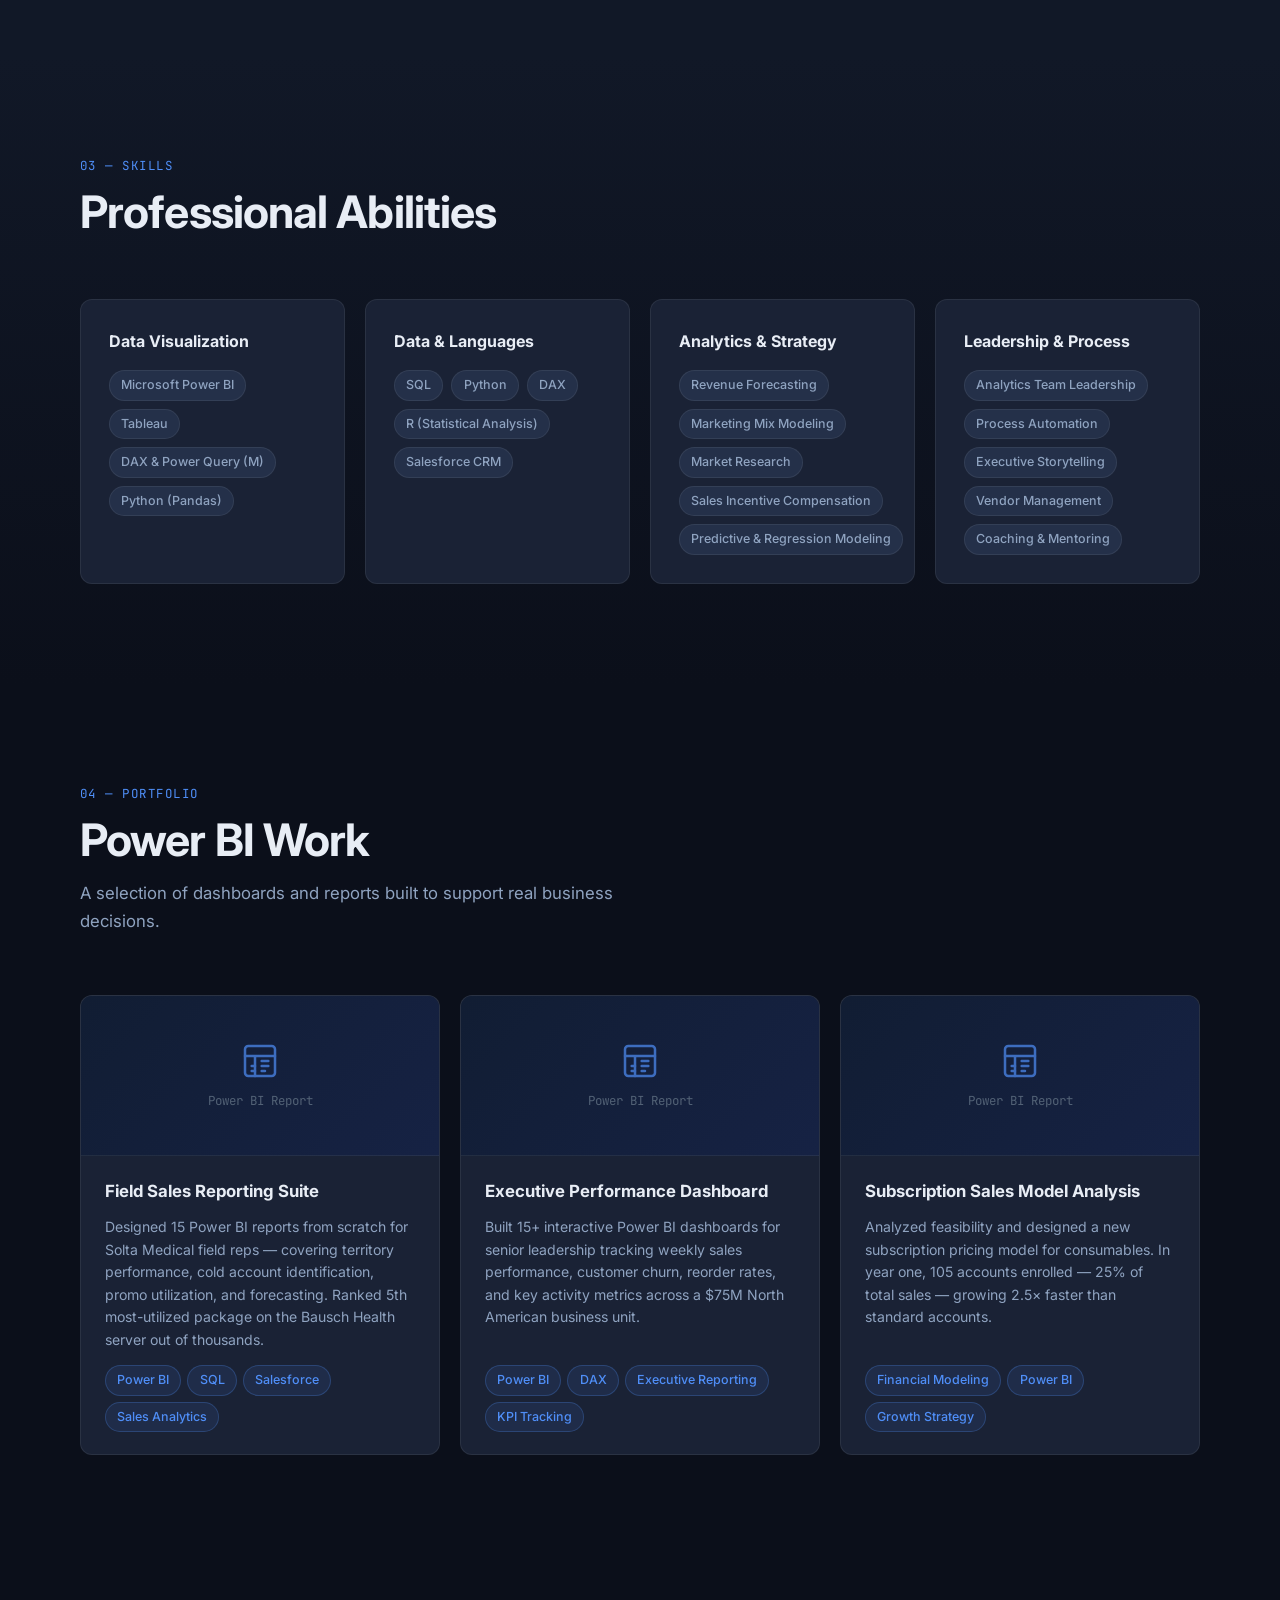
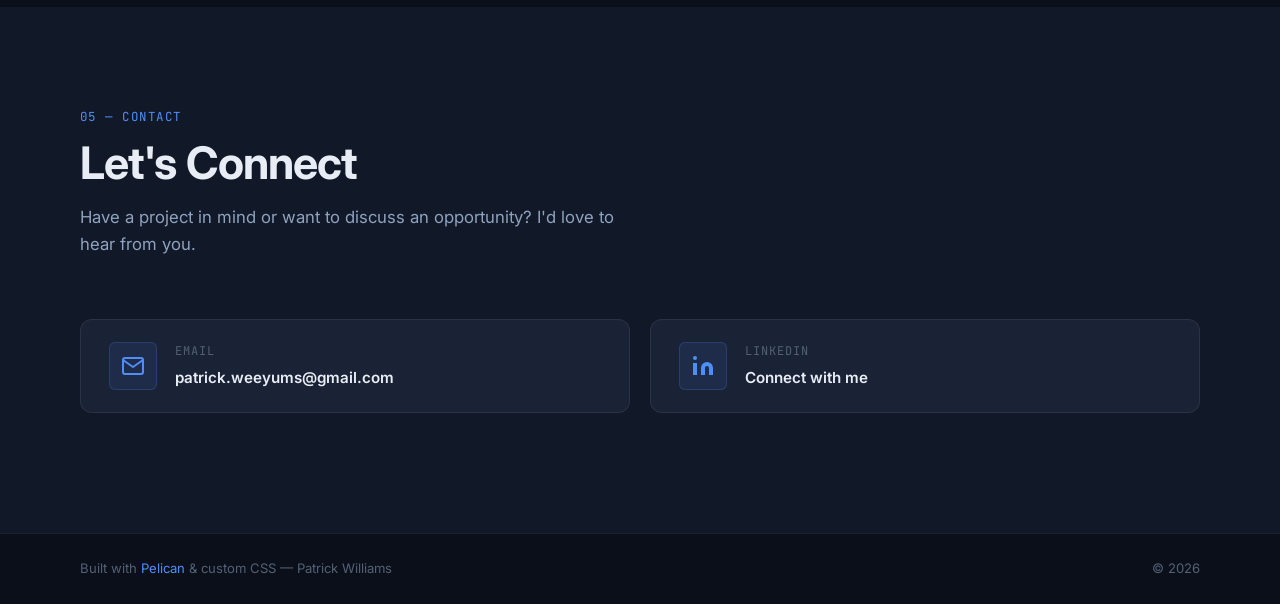
==== commit 308f3855: "Update documentation" ====
--- a/index.html
+++ b/index.html
@@ -206,7 +206,6 @@
         </div>
         <div class="skills__grid">
           <div class="skill-card card">
-            <div class="skill-card__icon">📊</div>
             <h3 class="skill-card__category">Data Visualization</h3>
             <ul class="skill-card__items">
               <li><span class="pill">Microsoft Power BI</span></li>
@@ -216,7 +215,6 @@
             </ul>
           </div>
           <div class="skill-card card">
-            <div class="skill-card__icon">💻</div>
             <h3 class="skill-card__category">Data & Languages</h3>
             <ul class="skill-card__items">
               <li><span class="pill">SQL</span></li>
@@ -227,7 +225,6 @@
             </ul>
           </div>
           <div class="skill-card card">
-            <div class="skill-card__icon">🧠</div>
             <h3 class="skill-card__category">Analytics & Strategy</h3>
             <ul class="skill-card__items">
               <li><span class="pill">Revenue Forecasting</span></li>
@@ -238,7 +235,6 @@
             </ul>
           </div>
           <div class="skill-card card">
-            <div class="skill-card__icon">🎯</div>
             <h3 class="skill-card__category">Leadership & Process</h3>
             <ul class="skill-card__items">
               <li><span class="pill">Analytics Team Leadership</span></li>
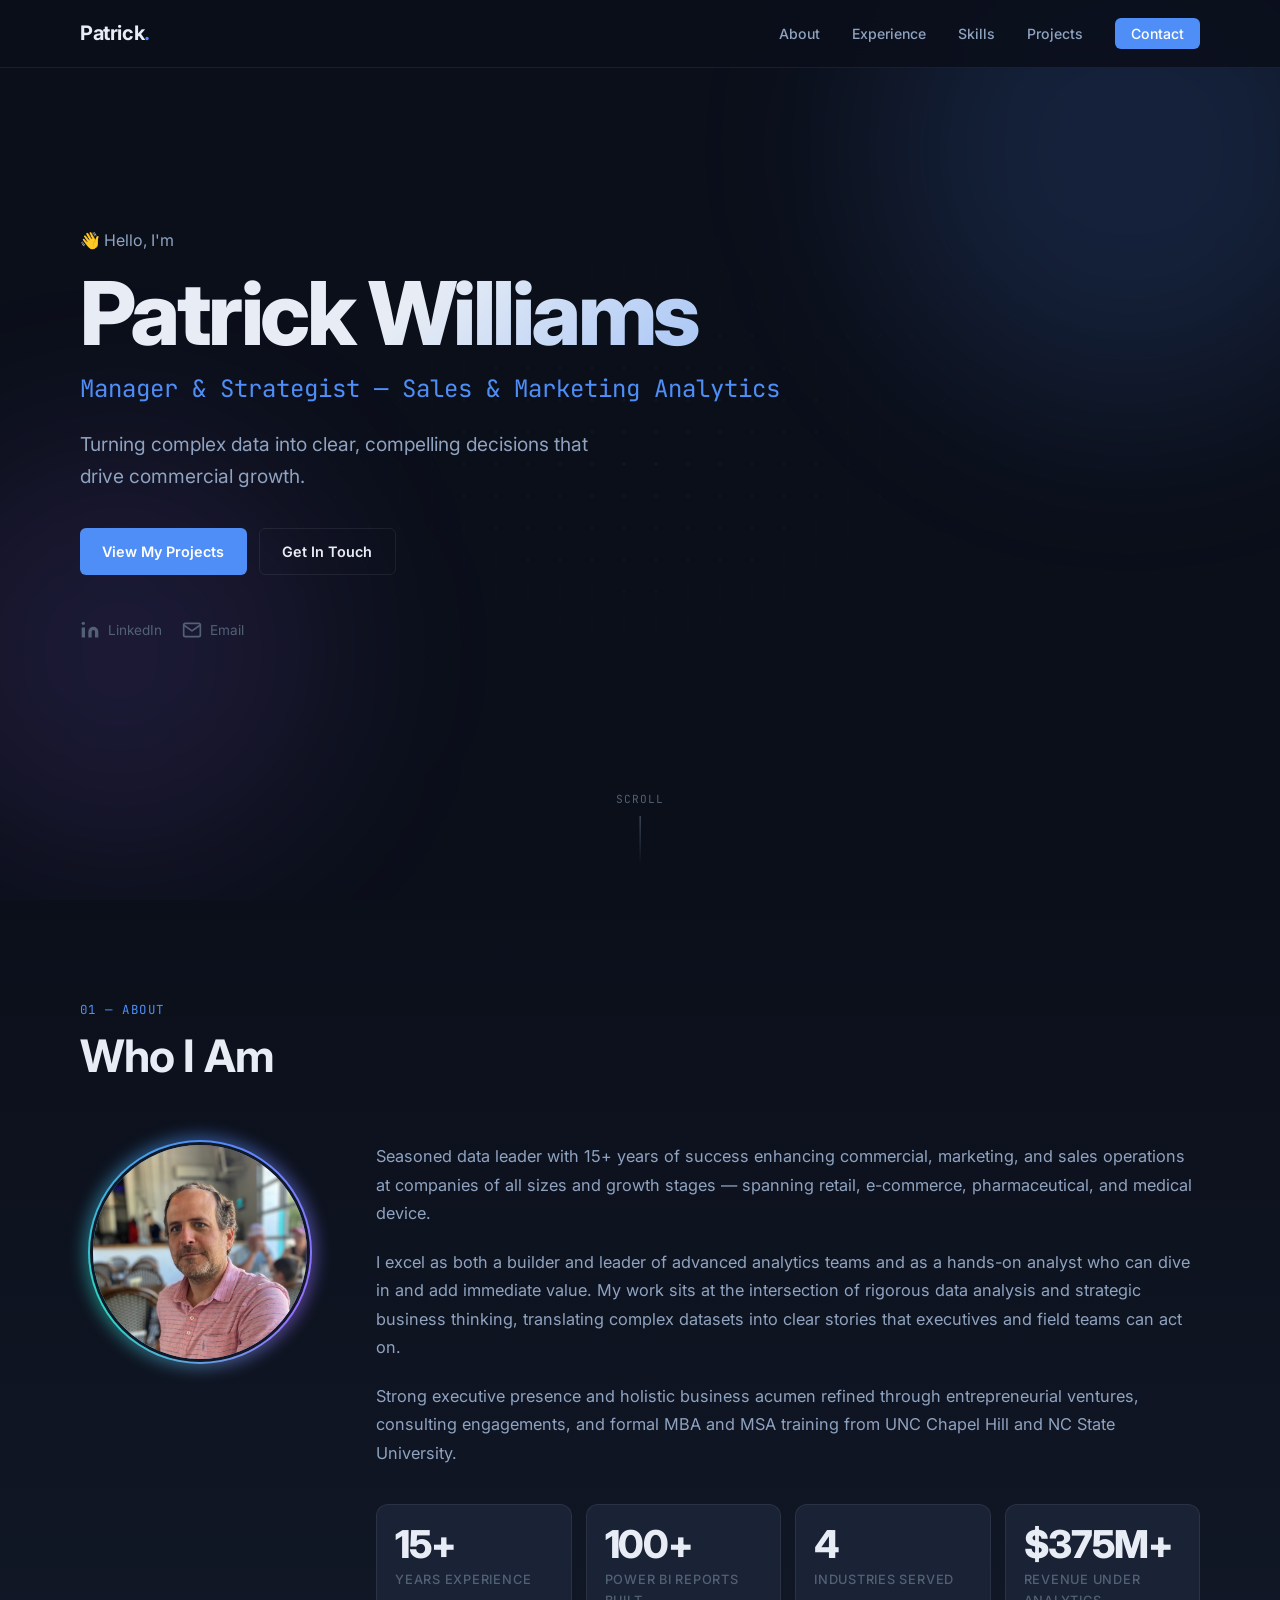
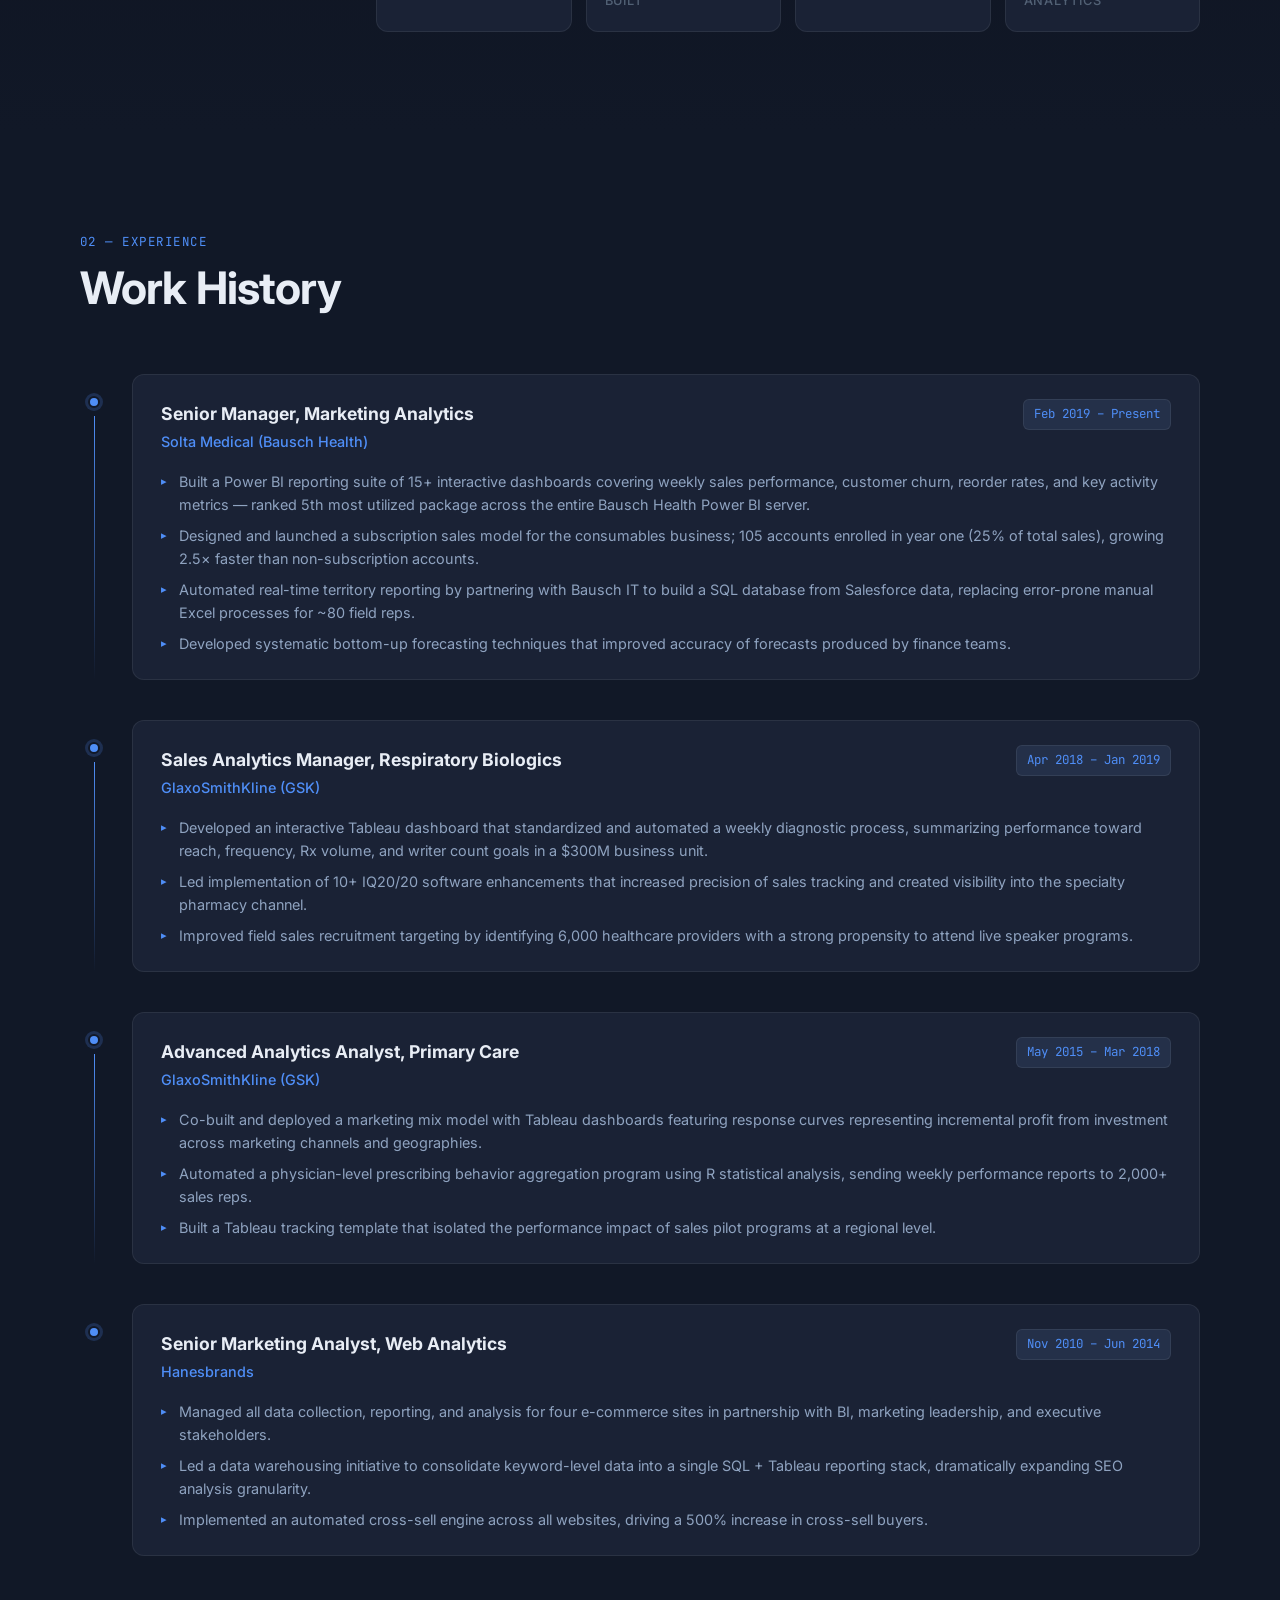
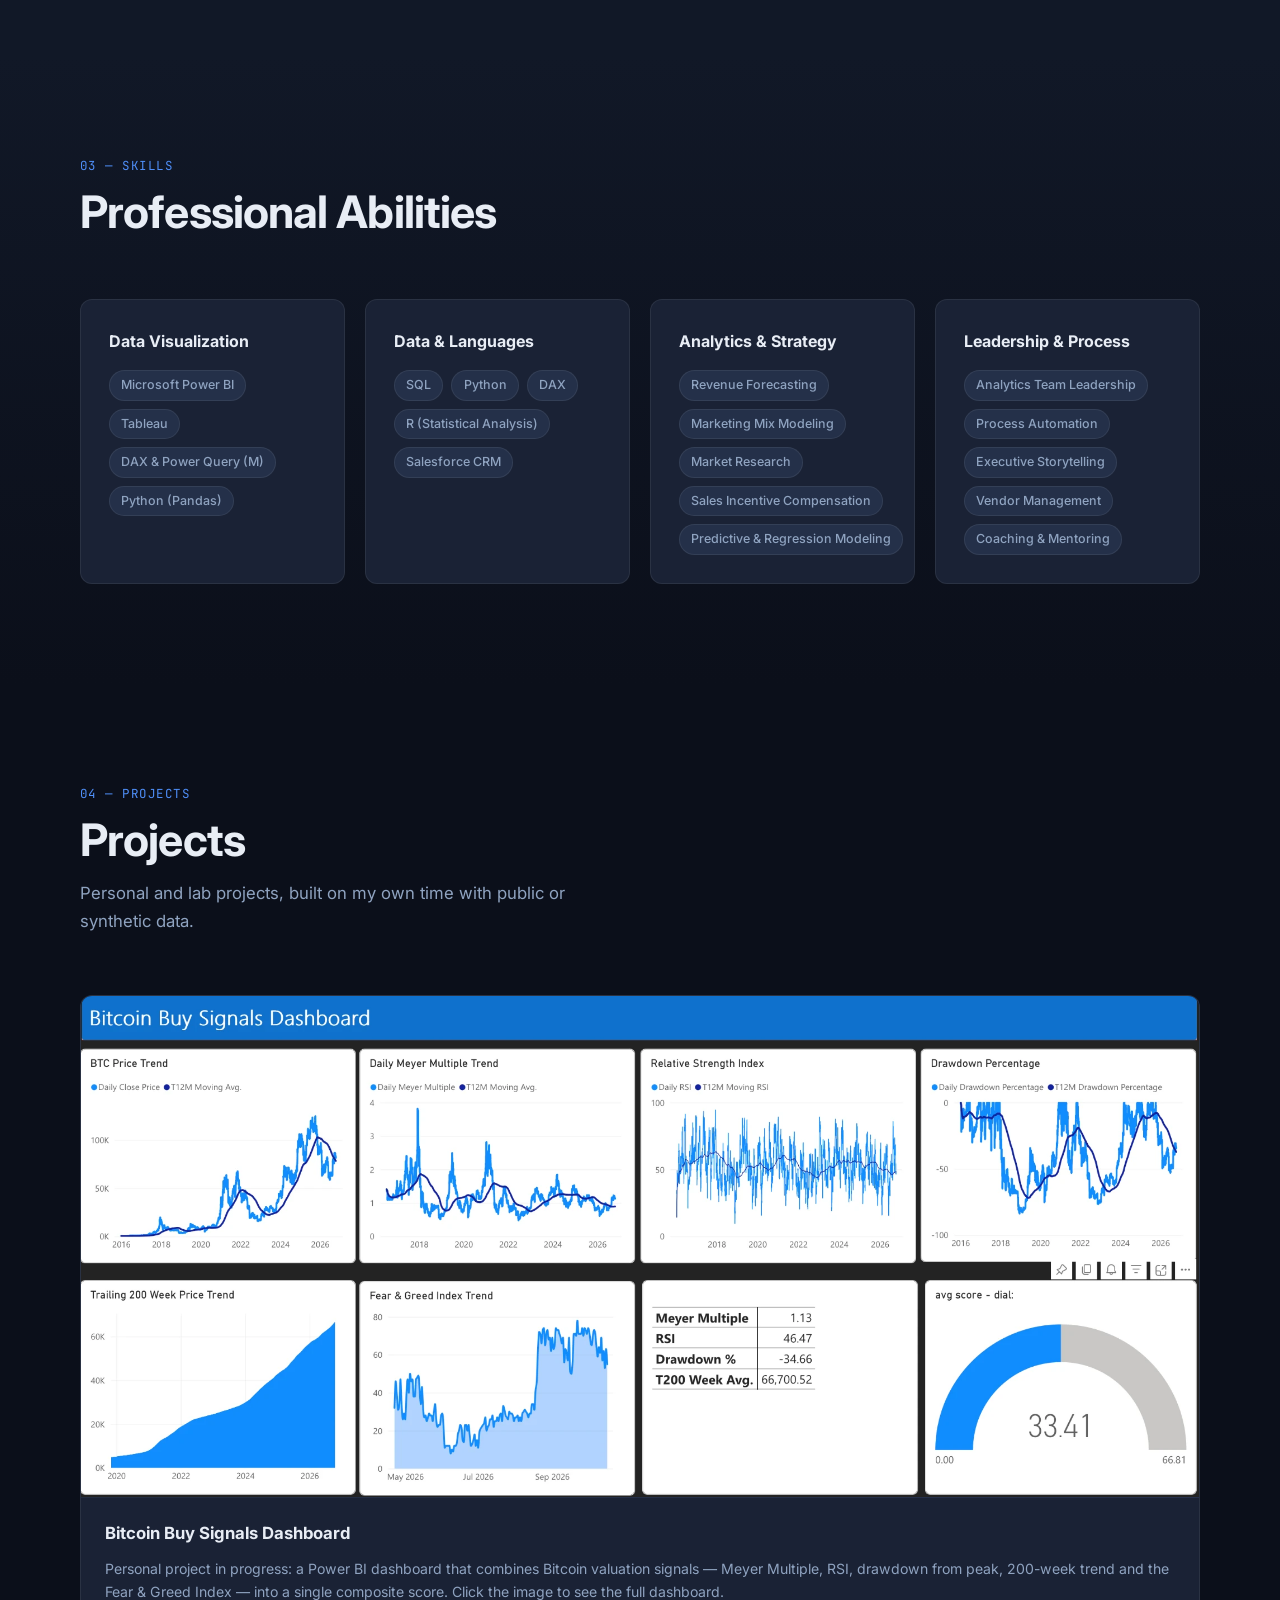
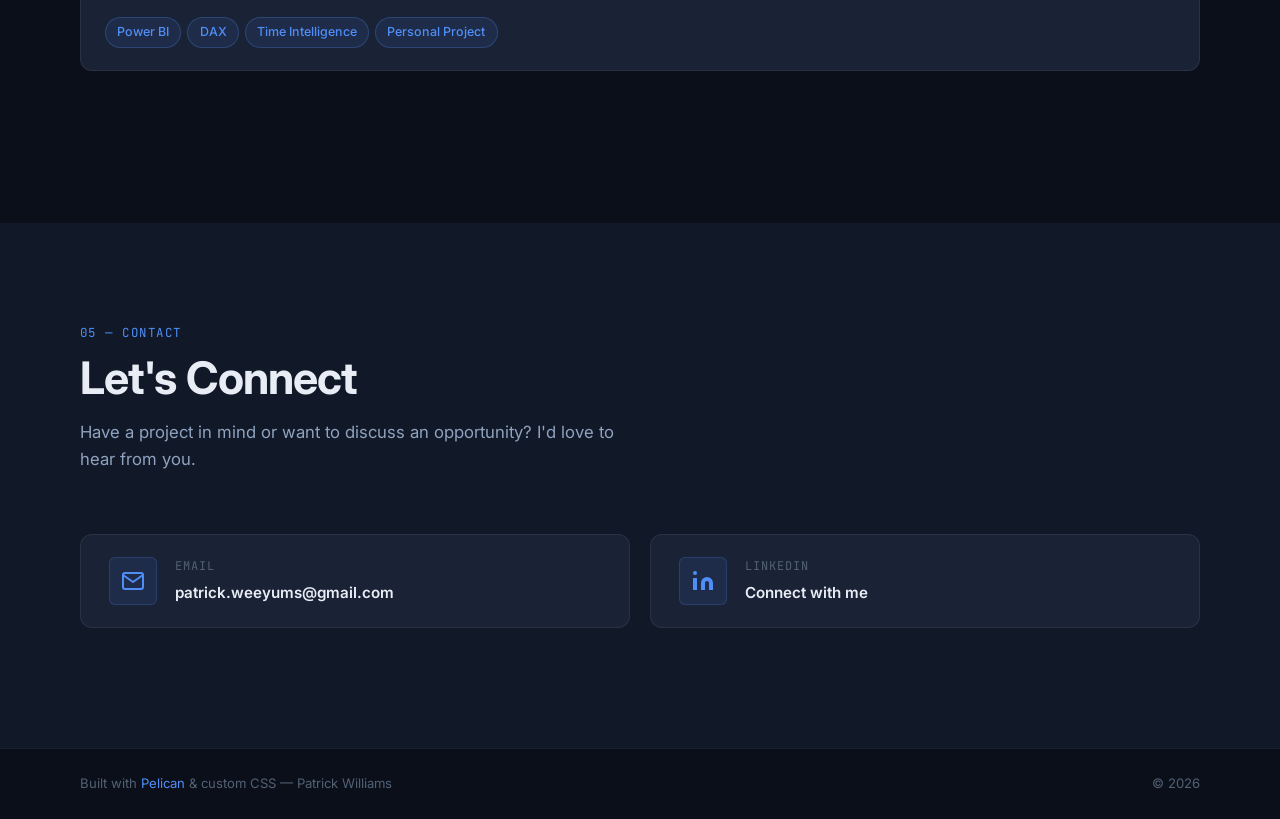
==== commit e7911665: "Update documentation" ====
--- a/index.html
+++ b/index.html
@@ -19,7 +19,7 @@
         <li><a href="#about">About</a></li>
         <li><a href="#experience">Experience</a></li>
         <li><a href="#skills">Skills</a></li>
-        <li><a href="#portfolio">Portfolio</a></li>
+        <li><a href="#portfolio">Projects</a></li>
         <li><a href="#contact" class="nav__cta">Contact</a></li>
       </ul>
       <button class="nav__hamburger" id="hamburger" aria-label="Toggle menu">
@@ -41,7 +41,7 @@
         <h2 class="hero__title">Manager & Strategist — Sales & Marketing Analytics</h2>
         <p class="hero__tagline">Turning complex data into clear, compelling decisions that drive commercial growth.</p>
         <div class="hero__actions">
-          <a href="#portfolio" class="btn btn--primary">View My Portfolio</a>
+          <a href="#portfolio" class="btn btn--primary">View My Projects</a>
           <a href="#contact" class="btn btn--ghost">Get In Touch</a>
         </div>
         <div class="hero__social">
@@ -252,62 +252,26 @@
     <section class="section portfolio" id="portfolio">
       <div class="container">
         <div class="section-header">
-          <p class="section-label">04 &mdash; Portfolio</p>
-          <h2 class="section-title">Power BI Work</h2>
-          <p class="section-subtitle">A selection of dashboards and reports built to support real business decisions.</p>
+          <p class="section-label">04 &mdash; Projects</p>
+          <h2 class="section-title">Projects</h2>
+          <p class="section-subtitle">Personal and lab projects, built on my own time with public or synthetic data.</p>
         </div>
 
         <div class="portfolio__grid">
           <div class="portfolio-card card">
-            <div class="portfolio-card__preview">
-              <div class="portfolio-card__preview-inner">
-                <svg xmlns="http://www.w3.org/2000/svg" width="40" height="40" viewBox="0 0 24 24" fill="none" stroke="currentColor" stroke-width="1.5" stroke-linecap="round" stroke-linejoin="round" class="portfolio-card__icon"><rect x="3" y="3" width="18" height="18" rx="2"/><path d="M3 9h18M9 21V9"/><path d="M7 15h2M7 18h2M13 12h4M13 15h4M13 18h2"/></svg>
-                <span>Power BI Report</span>
-              </div>
+            <div class="portfolio-card__preview portfolio-card__preview--image">
+              <a href="theme/images/portfolio/btc-buy-signals.webp" target="_blank" rel="noopener" class="portfolio-card__img-link">
+                <img src="theme/images/portfolio/btc-buy-signals.webp" alt="Bitcoin Buy Signals Dashboard screenshot" class="portfolio-card__img" loading="lazy" />
+              </a>
             </div>
             <div class="portfolio-card__body">
-              <h3 class="portfolio-card__title">Field Sales Reporting Suite</h3>
-              <p class="portfolio-card__desc">Designed 15 Power BI reports from scratch for Solta Medical field reps — covering territory performance, cold account identification, promo utilization, and forecasting. Ranked 5th most-utilized package on the Bausch Health server out of thousands.</p>
-              <div class="portfolio-card__tags">
-                <span class="pill pill--accent">Power BI</span>
-                <span class="pill pill--accent">SQL</span>
-                <span class="pill pill--accent">Salesforce</span>
-                <span class="pill pill--accent">Sales Analytics</span>
-              </div>
-            </div>
-          </div>
-          <div class="portfolio-card card">
-            <div class="portfolio-card__preview">
-              <div class="portfolio-card__preview-inner">
-                <svg xmlns="http://www.w3.org/2000/svg" width="40" height="40" viewBox="0 0 24 24" fill="none" stroke="currentColor" stroke-width="1.5" stroke-linecap="round" stroke-linejoin="round" class="portfolio-card__icon"><rect x="3" y="3" width="18" height="18" rx="2"/><path d="M3 9h18M9 21V9"/><path d="M7 15h2M7 18h2M13 12h4M13 15h4M13 18h2"/></svg>
-                <span>Power BI Report</span>
-              </div>
-            </div>
-            <div class="portfolio-card__body">
-              <h3 class="portfolio-card__title">Executive Performance Dashboard</h3>
-              <p class="portfolio-card__desc">Built 15+ interactive Power BI dashboards for senior leadership tracking weekly sales performance, customer churn, reorder rates, and key activity metrics across a $75M North American business unit.</p>
+              <h3 class="portfolio-card__title">Bitcoin Buy Signals Dashboard</h3>
+              <p class="portfolio-card__desc">Personal project in progress: a Power BI dashboard that combines Bitcoin valuation signals — Meyer Multiple, RSI, drawdown from peak, 200-week trend and the Fear & Greed Index — into a single composite score. Click the image to see the full dashboard.</p>
               <div class="portfolio-card__tags">
                 <span class="pill pill--accent">Power BI</span>
                 <span class="pill pill--accent">DAX</span>
-                <span class="pill pill--accent">Executive Reporting</span>
-                <span class="pill pill--accent">KPI Tracking</span>
-              </div>
-            </div>
-          </div>
-          <div class="portfolio-card card">
-            <div class="portfolio-card__preview">
-              <div class="portfolio-card__preview-inner">
-                <svg xmlns="http://www.w3.org/2000/svg" width="40" height="40" viewBox="0 0 24 24" fill="none" stroke="currentColor" stroke-width="1.5" stroke-linecap="round" stroke-linejoin="round" class="portfolio-card__icon"><rect x="3" y="3" width="18" height="18" rx="2"/><path d="M3 9h18M9 21V9"/><path d="M7 15h2M7 18h2M13 12h4M13 15h4M13 18h2"/></svg>
-                <span>Power BI Report</span>
-              </div>
-            </div>
-            <div class="portfolio-card__body">
-              <h3 class="portfolio-card__title">Subscription Sales Model Analysis</h3>
-              <p class="portfolio-card__desc">Analyzed feasibility and designed a new subscription pricing model for consumables. In year one, 105 accounts enrolled — 25% of total sales — growing 2.5× faster than standard accounts.</p>
-              <div class="portfolio-card__tags">
-                <span class="pill pill--accent">Financial Modeling</span>
-                <span class="pill pill--accent">Power BI</span>
-                <span class="pill pill--accent">Growth Strategy</span>
+                <span class="pill pill--accent">Time Intelligence</span>
+                <span class="pill pill--accent">Personal Project</span>
               </div>
             </div>
           </div>
--- a/theme/css/style.css
+++ b/theme/css/style.css
@@ -662,7 +662,7 @@
 .timeline__dates {
   font-family: var(--font-mono);
   font-size: 0.78rem;
-  color: var(--text-muted);
+  color: var(--accent-blue);
   white-space: nowrap;
   padding: 4px 10px;
   background: var(--bg-pill);
@@ -766,6 +766,34 @@
   color: var(--text-muted);
   font-size: 0.78rem;
   font-family: var(--font-mono);
+}
+
+/* Screenshot cards show the whole image at its natural shape */
+.portfolio-card__preview--image {
+  height: auto;
+}
+
+.portfolio-card__preview--image .portfolio-card__img {
+  height: auto;
+}
+
+.portfolio-card__img-link {
+  display: block;
+  width: 100%;
+  height: 100%;
+}
+
+.portfolio-card__img {
+  width: 100%;
+  height: 100%;
+  object-fit: cover;
+  object-position: left top;
+  display: block;
+  transition: transform 0.3s ease;
+}
+
+.portfolio-card__img-link:hover .portfolio-card__img {
+  transform: scale(1.03);
 }
 
 .portfolio-card__icon {
